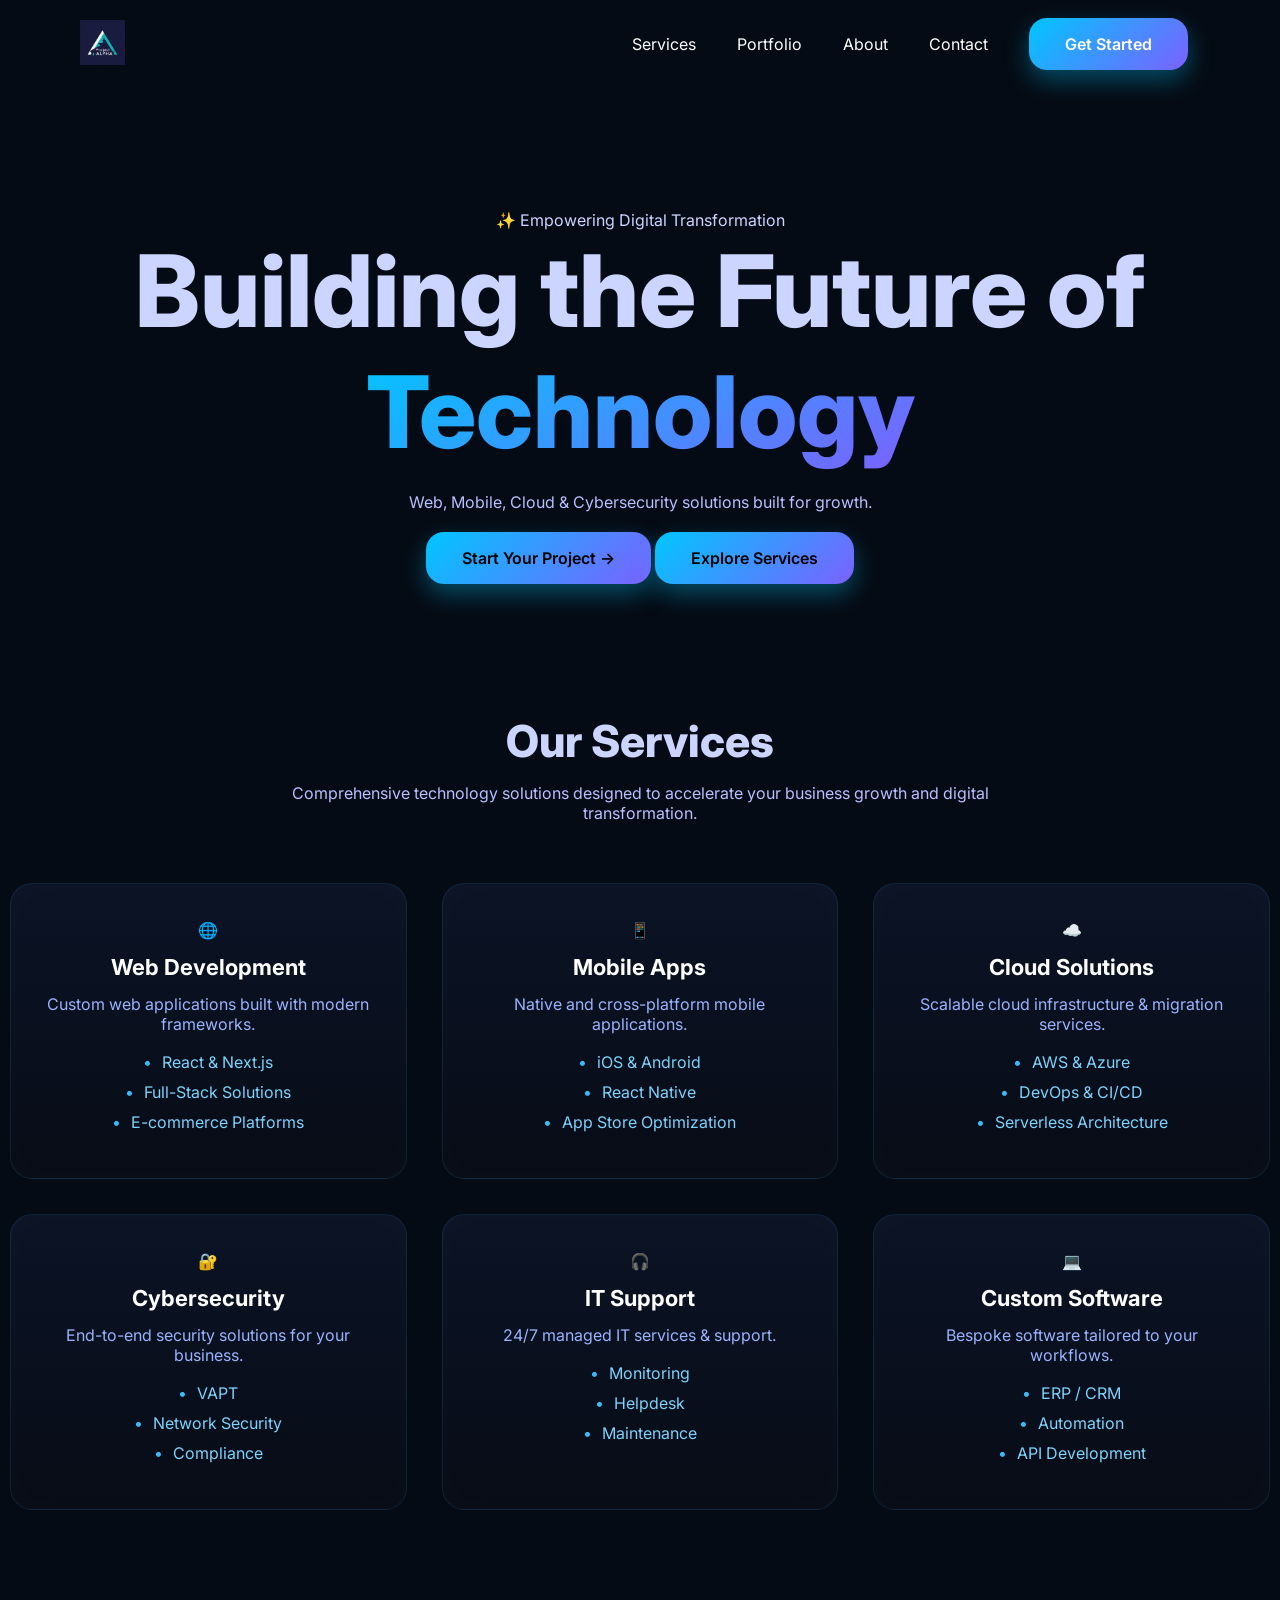
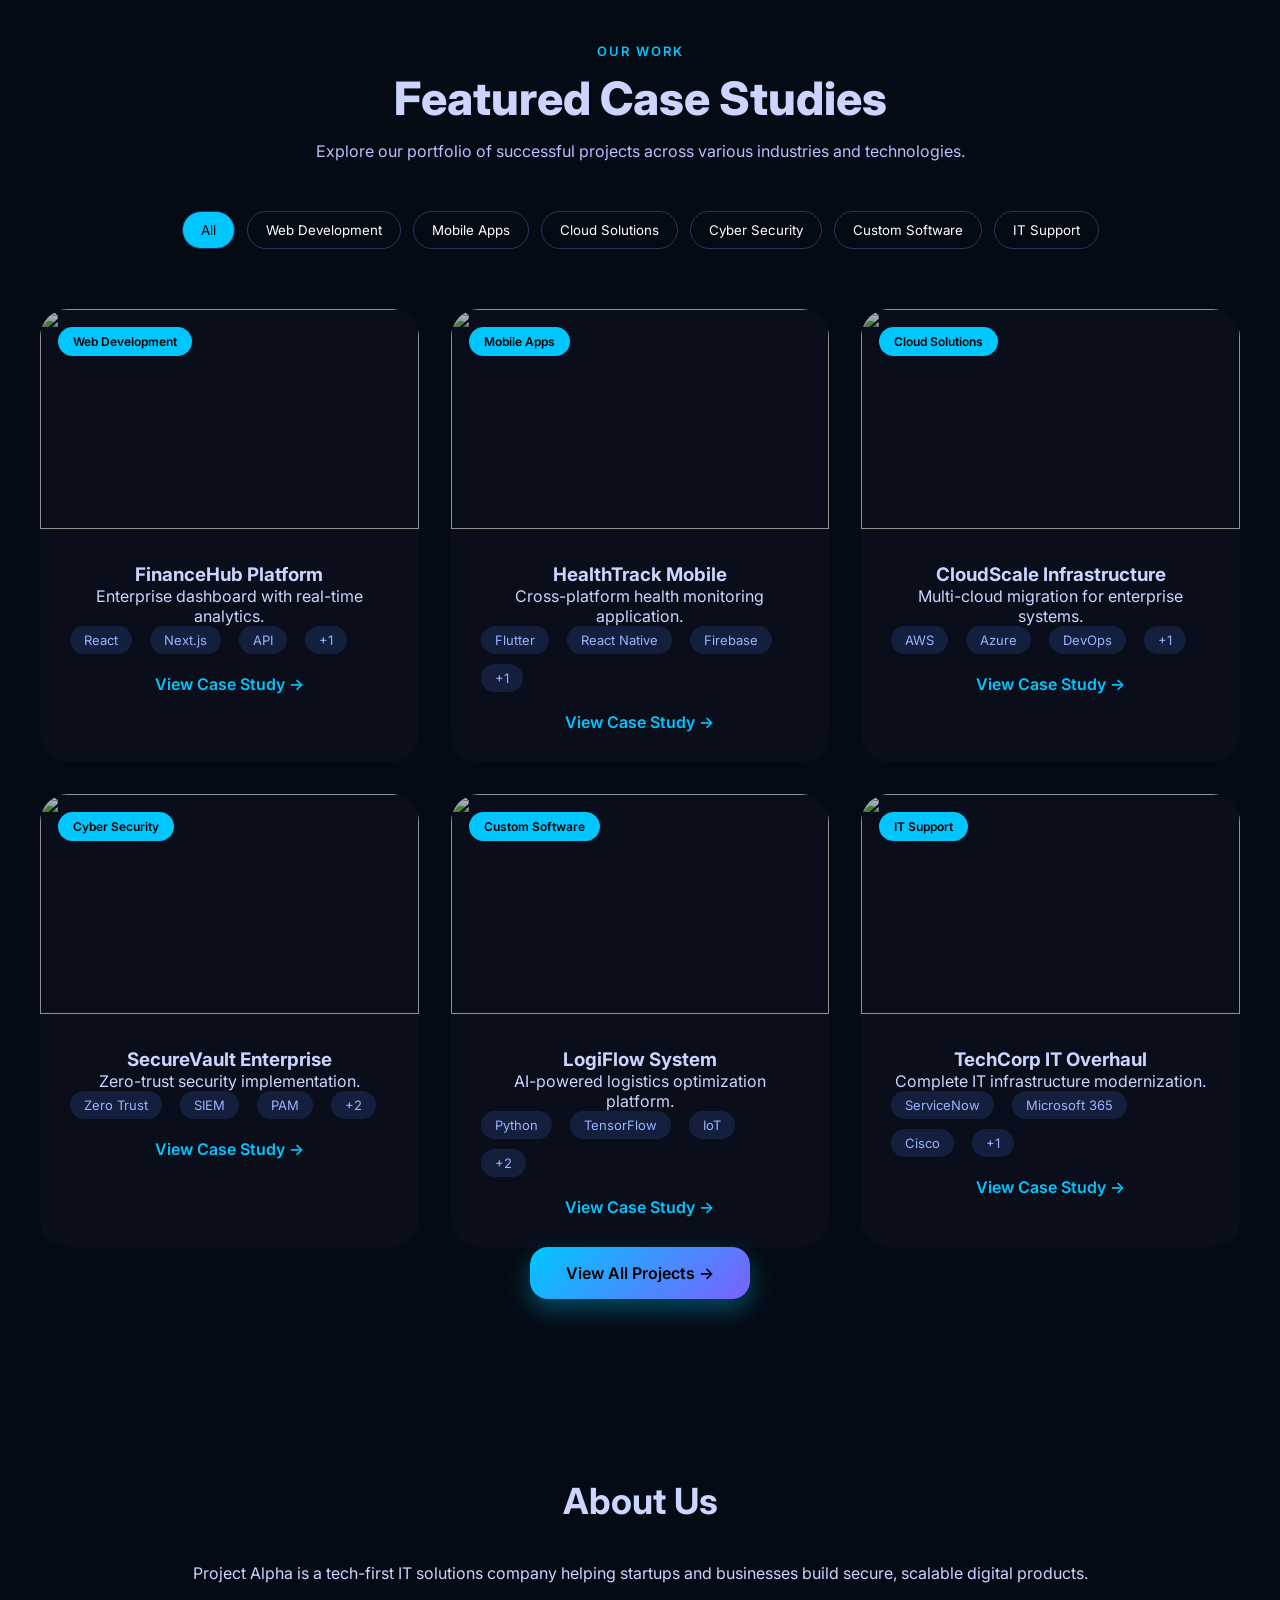
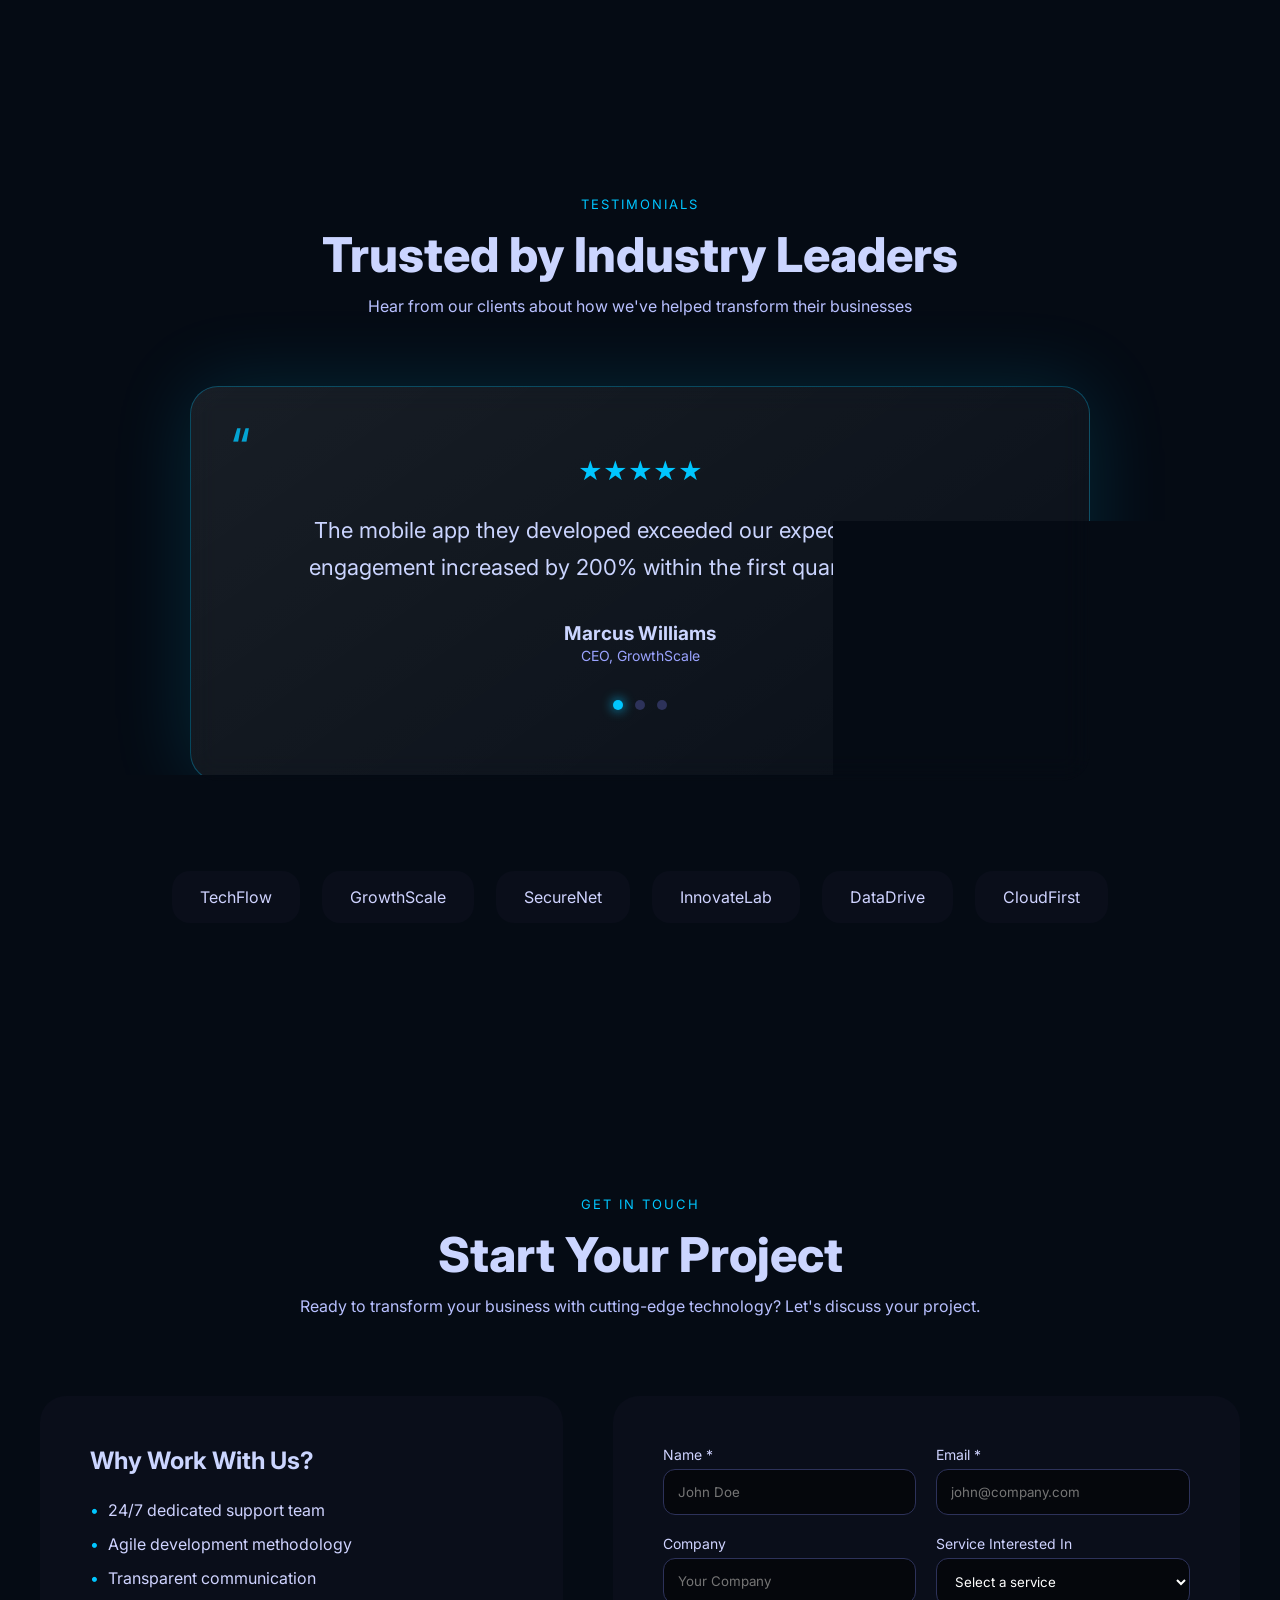
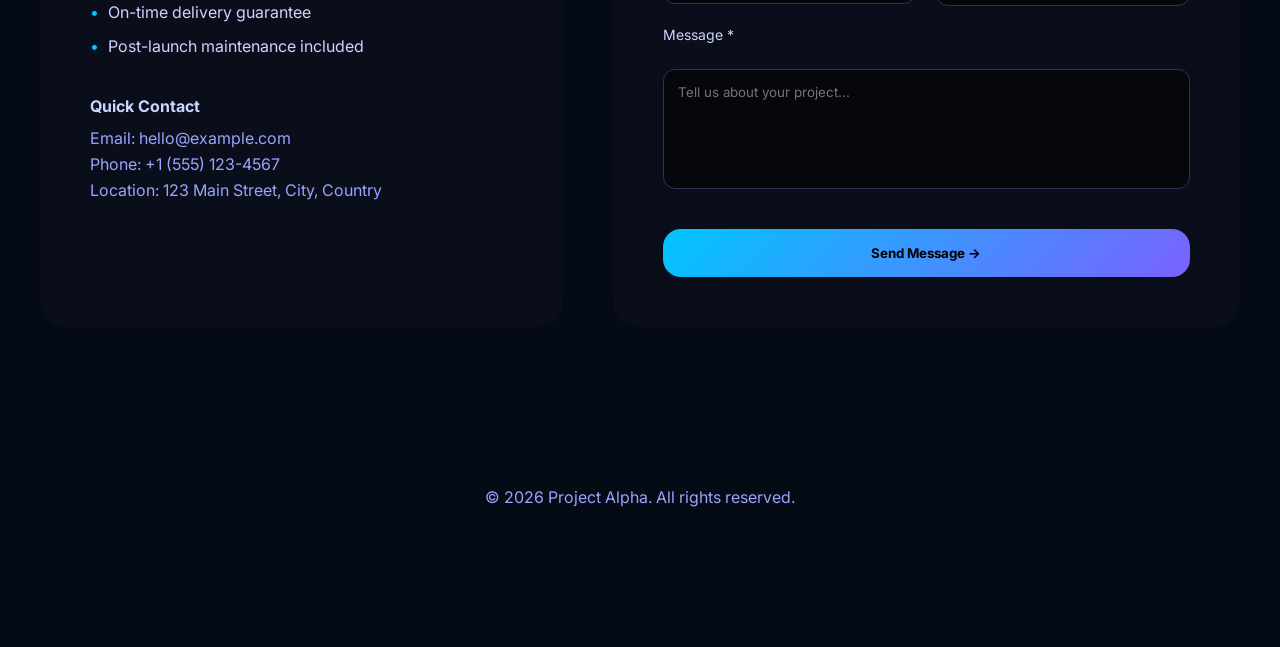
==== index.html @ a66c1541 "durgesh last comit" ====
<!DOCTYPE html>
<html lang="en">
<head>
  <meta charset="UTF-8" />
  <meta name="viewport" content="width=device-width, initial-scale=1.0"/>
  <title>Project Alpha</title>
  <link rel="icon" href="img/Logo.png" type="image/png">

  <link href="https://fonts.googleapis.com/css2?family=Inter:wght@300;400;600;700;800&display=swap" rel="stylesheet">
  <link rel="stylesheet" href="css/style.css">
</head>
<body>
<!--pop page--...-->



<!-- <header class="navbar">
  <div class="logo">
    <img src="img/Logo.png" alt="Project Alpha Logo">
  
  </div>


  <nav id="nav">
    <a href="#services">Services</a>
    <a href="#portfolio">Portfolio</a>
    <a href="#about">About</a>
    <a href="#contact">Contact</a>
    <a class="btn primary-btn">Get Started</a>
  </nav>

  
</header> -->

<header class="navbar">
  <div class="logo">
    <img src="img/Logo.png">
  </div>

  <div class="menu-toggle" id="menuToggle">☰</div>

  <nav id="nav">
    <a href="#services">Services</a>
    <a href="#portfolio">Portfolio</a>
    <a href="#about">About</a>
    <a href="#contact">Contact</a>
    <a class="btn primary-btn">Get Started</a>
  </nav>
</header>


<!-- HERO -->
<section class="hero">
  <div class="badge">✨ Empowering Digital Transformation</div>
  <h1>Building the Future of <br><span>Technology</span></h1>
  <p>Web, Mobile, Cloud & Cybersecurity solutions built for growth.</p>

  <div class="hero-buttons">
    <a class="btn primary-btn">Start Your Project →</a>
    <a class="btn secondary-btn">Explore Services</a>
  </div>
</section>

<!-- SERVICES -->
<section id="services" class="services-section reveal">

  <h2 class="section-title">
    Our <span>Services</span>
  </h2>

  <p class="section-subtitle">
    Comprehensive technology solutions designed to accelerate your business
    growth and digital transformation.
  </p>

  <div class="services-grid">

    <div class="service-card">
      <div class="icon">🌐</div>
      <h3>Web Development</h3>
      <p>Custom web applications built with modern frameworks.</p>
      <ul>
        <li>React & Next.js</li>
        <li>Full-Stack Solutions</li>
        <li>E-commerce Platforms</li>
      </ul>
    </div>

    <div class="service-card">
      <div class="icon">📱</div>
      <h3>Mobile Apps</h3>
      <p>Native and cross-platform mobile applications.</p>
      <ul>
        <li>iOS & Android</li>
        <li>React Native</li>
        <li>App Store Optimization</li>
      </ul>
    </div>

    <div class="service-card">
      <div class="icon">☁️</div>
      <h3>Cloud Solutions</h3>
      <p>Scalable cloud infrastructure & migration services.</p>
      <ul>
        <li>AWS & Azure</li>
        <li>DevOps & CI/CD</li>
        <li>Serverless Architecture</li>
      </ul>
    </div>

    <div class="service-card">
      <div class="icon">🔐</div>
      <h3>Cybersecurity</h3>
      <p>End-to-end security solutions for your business.</p>
      <ul>
        <li>VAPT</li>
        <li>Network Security</li>
        <li>Compliance</li>
      </ul>
    </div>

    <div class="service-card">
      <div class="icon">🎧</div>
      <h3>IT Support</h3>
      <p>24/7 managed IT services & support.</p>
      <ul>
        <li>Monitoring</li>
        <li>Helpdesk</li>
        <li>Maintenance</li>
      </ul>
    </div>

    <div class="service-card">
      <div class="icon">💻</div>
      <h3>Custom Software</h3>
      <p>Bespoke software tailored to your workflows.</p>
      <ul>
        <li>ERP / CRM</li>
        <li>Automation</li>
        <li>API Development</li>
      </ul>
    </div>

  </div>
</section>


<!-- PORTFOLIO SECTION -->
<section class="portfolio-section reveal">

  <small class="portfolio-tag">OUR WORK</small>
  <h2 class="portfolio-title">Featured Case Studies</h2>

  <p class="portfolio-subtitle">
    Explore our portfolio of successful projects across various industries and technologies.
  </p>

  <!-- FILTER BUTTONS -->
  <div class="portfolio-filters">
    <button class="active">All</button>
    <button>Web Development</button>
    <button>Mobile Apps</button>
    <button>Cloud Solutions</button>
    <button>Cyber Security</button>
    <button>Custom Software</button>
    <button>IT Support</button>
  </div>

  <!-- PROJECT CARDS
  <div class="portfolio-grid">

    <div class="portfolio-card">
      <span class="badge">Web Development</span>
      <img src="https://images.unsplash.com/photo-1551288049-bebda4e38f71" />
      <h3>FinanceHub Platform</h3>
      <p>Enterprise dashboard with real-time analytics.</p>
      <div class="tags">
        <span>ServiceNow</span>
        <span>Microsoft 365</span>
        <span>Cisco</span>
        <span>+1</span>
      </div>
    </div>

    <div class="portfolio-card">
      <span class="badge">Mobile Apps</span>
      <img src="https://images.unsplash.com/photo-1579154204601-01588f351e67" />
      <h3>HealthTrack Mobile</h3>
      <p>Cross-platform health monitoring application.</p>
      <div class="tags">
        <span>ServiceNow</span>
        <span>Microsoft 365</span>
        <span>Cisco</span>
        <span>+1</span>
      </div>
    </div>

    <div class="portfolio-card">
      <span class="badge">Cloud Solutions</span>
      <img src="https://images.unsplash.com/photo-1446776811953-b23d57bd21aa" />
      <h3>CloudScale Infrastructure</h3>
      <p>Multi-cloud migration for enterprise systems.</p>
      
      <div class="tags">
        <span>ServiceNow</span>
        <span>Microsoft 365</span>
        <span>Cisco</span>
        <span>+1</span>
      </div>
        <a href="#" class="case-link">View Case Study →</a>
    </div>

    <div class="case-card">
    <span class="case-badge">Cyber Security</span>
    <img src="https://images.unsplash.com/photo-1581090700227-1e37b190418e" />
    <div class="case-content">
      <h3>SecureVault Enterprise</h3>
      <p>Zero-trust security implementation</p>

      <div class="tags">
        <span>Zero Trust</span>
        <span>SIEM</span>
        <span>PAM</span>
        <span>+2</span>
      </div>

      <a href="#" class="case-link">View Case Study →</a>
    </div>
  </div>

  <div class="case-card">
    <span class="case-badge">Custom Software</span>
    <img src="https://images.unsplash.com/photo-1586528116311-ad8dd3c8310d" />
    <div class="case-content">
      <h3>LogiFlow System</h3>
      <p>AI-powered logistics optimization platform</p>

      <div class="tags">
        <span>Python</span>
        <span>TensorFlow</span>
        <span>IoT</span>
        <span>+2</span>
      </div>

      <a href="#" class="case-link">View Case Study →</a>
    </div>
  </div>

  <div class="case-card">
    <span class="case-badge">IT Support</span>
    <img src="https://images.unsplash.com/photo-1527443154391-507e9dc6c5cc" />
    <div class="case-content">
      <h3>TechCorp IT Overhaul</h3>
      <p>Complete IT infrastructure modernization</p>

      <div class="tags">
        <span>ServiceNow</span>
        <span>Microsoft 365</span>
        <span>Cisco</span>
        <span>+1</span>
      </div>

      <a href="#" class="case-link">View Case Study →</a>
    </div>
  </div>

  </div>
</section>


<div class="center-btn">
  <a class="btn">View All Projects →</a>
</div> -->

<div class="case-grid reveal">

  <!-- CARD 1 -->
  <div class="case-card">
    <span class="case-badge">Web Development</span>
    <img src="https://images.unsplash.com/photo-1551288049-bebda4e38f71" />

    <div class="case-content">
      <h3>FinanceHub Platform</h3>
      <p>Enterprise dashboard with real-time analytics.</p>

      <div class="tags">
        <span>React</span>
        <span>Next.js</span>
        <span>API</span>
        <span>+1</span>
      </div>

     <a href="cases/finance.html" class="case-link">View Case Study →</a>

      
    </div>
  </div>

  <!-- CARD 2 -->
  <div class="case-card">
    <span class="case-badge">Mobile Apps</span>
    <img src="https://images.unsplash.com/photo-1579154204601-01588f351e67" />

    <div class="case-content">
      <h3>HealthTrack Mobile</h3>
      <p>Cross-platform health monitoring application.</p>

      <div class="tags">
        <span>Flutter</span>
        <span>React Native</span>
        <span>Firebase</span>
        <span>+1</span>
      </div>

      <a href="cases/health.html" class="case-link">View Case Study →</a>

    </div>
  </div>

  <!-- CARD 3 -->
  <div class="case-card">
    <span class="case-badge">Cloud Solutions</span>
    <img src="https://images.unsplash.com/photo-1446776811953-b23d57bd21aa" />

    <div class="case-content">
      <h3>CloudScale Infrastructure</h3>
      <p>Multi-cloud migration for enterprise systems.</p>

      <div class="tags">
        <span>AWS</span>
        <span>Azure</span>
        <span>DevOps</span>
        <span>+1</span>
      </div>

      <a href="cases/cloud.html" class="case-link">View Case Study →</a>


    </div>
  </div>

  <!-- CARD 4 -->
  <div class="case-card">
    <span class="case-badge">Cyber Security</span>
    <img src="https://images.unsplash.com/photo-1581090700227-1e37b190418e" />

    <div class="case-content">
      <h3>SecureVault Enterprise</h3>
      <p>Zero-trust security implementation.</p>

      <div class="tags">
        <span>Zero Trust</span>
        <span>SIEM</span>
        <span>PAM</span>
        <span>+2</span>
      </div>

      <a href="#" class="case-link">View Case Study →</a>
    </div>
  </div>

  <!-- CARD 5 -->
  <div class="case-card">
    <span class="case-badge">Custom Software</span>
    <img src="https://images.unsplash.com/photo-1586528116311-ad8dd3c8310d" />

    <div class="case-content">
      <h3>LogiFlow System</h3>
      <p>AI-powered logistics optimization platform.</p>

      <div class="tags">
        <span>Python</span>
        <span>TensorFlow</span>
        <span>IoT</span>
        <span>+2</span>
      </div>

      <a href="cases/logistics.html" class="case-link">View Case Study →</a>

    </div>
  </div>

  <!-- CARD 6 -->
  <div class="case-card">
    <span class="case-badge">IT Support</span>
    <img src="https://images.unsplash.com/photo-1527443154391-507e9dc6c5cc" />

    <div class="case-content">
      <h3>TechCorp IT Overhaul</h3>
      <p>Complete IT infrastructure modernization.</p>

      <div class="tags">
        <span>ServiceNow</span>
        <span>Microsoft 365</span>
        <span>Cisco</span>
        <span>+1</span>
      </div>

      <a href="cases/techcorp.html" class="case-link">View Case Study →</a>

    </div>
  </div>

</div>

<div class="center-btn">
  <a href="projects.html" class="btn">View All Projects →</a>
</div>




<!-- ABOUT -->
<section id="about" class="section">
  <h2>About Us</h2>
  <p class="center">
    Project Alpha is a tech-first IT solutions company helping startups and
    businesses build secure, scalable digital products.
  </p>
</section>

<!-- ===================== -->
<!-- TESTIMONIALS SECTION -->
<!-- ===================== -->
<!-- ================================================= -->
<!-- TESTIMONIALS SECTION – TRUSTED BY INDUSTRY LEADERS -->
<!-- ================================================= -->

<section class="testimonial-section reveal">

  <!-- Section Label -->
  <small class="section-tag">TESTIMONIALS</small>

  <!-- Main Heading -->
  <h2 class="testimonial-title">Trusted by Industry Leaders</h2>

  <!-- Subtitle -->
  <p class="testimonial-subtitle">
    Hear from our clients about how we've helped transform their businesses
  </p>

  <!-- Testimonial Glass Card -->
  <div class="testimonial-glass">

    <!-- Quote Icon -->
    <div class="quote-mark">“</div>

    <!-- Star Rating -->
    <div class="rating-stars">★★★★★</div>

    <!-- Review -->
    <p class="testimonial-message">
      The mobile app they developed exceeded our expectations.
      User engagement increased by 200% within the first quarter of launch.
    </p>

    <!-- Client Info -->
    <h4 class="client-name">Marcus Williams</h4>
    <span class="client-role">CEO, GrowthScale</span>

    <!-- Pagination Dots -->
    <div class="testimonial-dots">
      <span class="active"></span>
      <span></span>
      <span></span>
    </div>

  </div>

  <!-- Client Logos -->
  <div class="testimonial-logos">
    <div>TechFlow</div>
    <div>GrowthScale</div>
    <div>SecureNet</div>
    <div>InnovateLab</div>
    <div>DataDrive</div>
    <div>CloudFirst</div>
  </div>

</section>



<!-- ================================================= -->
<!-- CONTACT SECTION – START YOUR PROJECT -->
<!-- ================================================= -->

<section class="contact-section reveal">

  <!-- Section Heading -->
  <small class="section-tag">GET IN TOUCH</small>
  <h2 class="contact-title">Start Your Project</h2>
  <p class="contact-subtitle">
    Ready to transform your business with cutting-edge technology?
    Let's discuss your project.
  </p>

  <div class="contact-grid">

    <!-- WHY WORK WITH US -->
    <div class="contact-info">

      <h3>Why Work With Us?</h3>

      <ul class="benefits">
        <li>24/7 dedicated support team</li>
        <li>Agile development methodology</li>
        <li>Transparent communication</li>
        <li>On-time delivery guarantee</li>
        <li>Post-launch maintenance included</li>
      </ul>

      <!-- QUICK CONTACT -->
      <div class="quick-contact">
        <h4>Quick Contact</h4>
        <p>Email: hello@example.com</p>
        <p>Phone: +1 (555) 123-4567</p>
        <p>Location: 123 Main Street, City, Country</p>
      </div>

    </div>

    <!-- CONTACT FORM -->
    <form class="contact-form">

      <div class="form-row">
        <div>
          <label>Name *</label>
          <input type="text" placeholder="John Doe" required>
        </div>

        <div>
          <label>Email *</label>
          <input type="email" placeholder="john@company.com" required>
        </div>
      </div>

      <div class="form-row">
        <div>
          <label>Company</label>
          <input type="text" placeholder="Your Company">
        </div>

        <div>
          <label>Service Interested In</label>
          <select>
            <option>Select a service</option>
            <option>Web Development</option>
            <option>Mobile Apps</option>
            <option>Cloud Solutions</option>
            <option>Cybersecurity</option>
            <option>Custom Software</option>
          </select>
        </div>
      </div>

      <div class="form-row full">
        <label>Message *</label>
        <textarea placeholder="Tell us about your project..." required></textarea>
      </div>

      <button class="contact-btn">
        Send Message →
      </button>

    </form>

  </div>

</section>



<!-- CONTACT
<section id="contact" class="section">
  <h2>Contact Us</h2>

  <form class="contact-form">
    <input type="text" placeholder="Your Name" required>
    <input type="email" placeholder="Email" required>
    <textarea placeholder="Your Message"></textarea>
    <button class="btn primary-btn">Send Message</button>
  </form>
</section> -->

<footer>
  © 2026 Project Alpha. All rights reserved.
</footer>

<script src="js/script.js"></script>
</body>
</html>
---- css/style.css ----
*{margin:0;padding:0;box-sizing:border-box;font-family:Inter}
body{background:#05070c;color:#fff}

/* body::before{
content:"";position:fixed;inset:0;
background-image:linear-gradient(rgba(255,255,255,.05)1px,transparent 1px),
linear-gradient(90deg,rgba(255,255,255,.05)1px,transparent 1px);
background-size:40px px;z-index:-1} */

/* NAV */
.navbar{display:flex;justify-content:space-between;align-items:center;padding:20px 50px}
.logo span{background:linear-gradient(135deg,#00c6ff,#7b61ff);padding:6px 10px;border-radius:8px}
nav a{color:#cfd3ff;margin:0 12px;text-decoration:none}
.nav-actions{display:flex;gap:15px}

/* BUTTONS */
/* .btn{padding:12px 24px;border-radius:12px;border:none;cursor:pointer}
.primary-btn{background:linear-gradient(135deg,#00c6ff,#7b61ff);color:#000}
.secondary-btn{border:1px solid #2d325a;color:#fff} */

/* HERO */
.hero{text-align:center;padding:120px 20px}
.hero h1{font-size:100px;font-weight:800}
.hero h1 span{background:linear-gradient(150deg,#00c6ff,#7b61ff);
-webkit-background-clip:text;-webkit-text-fill-color:transparent}
.hero p{color:#b8c0ff;margin:20px auto;max-width:700px}

/* SECTIONS */
.section{padding:80px 20px;text-align:center}
.section h2{font-size:36px;margin-bottom:40px}
.dark{background:#080b15}

/* CARDS */
/* .cards{display:flex;gap:25px;justify-content:center;flex-wrap:wrap}
.card{
background:rgba(255,255,255,.05);
padding:30px;border-radius:16px;
min-width:220px;
transition:.3s}
.card:hover{transform:translateY(-8px);background:rgba(255,255,255,.1)} */

/* CONTACT
.contact-form{max-width:400px;margin:auto;display:flex;flex-direction:column;gap:15px}
.contact-form input,.contact-form textarea{
padding:12px;border-radius:10px;border:none} */

/* FOOTER */
footer{text-align:center;padding:20px;color:#9aa3ff}

/* RESPONSIVE */
@media(max-width:768px){
.hero h1{font-size:40px}
nav{display:none}
}


.navbar {
  position: fixed;
  top: 0;
  width: 100%;
  background: rgba(5,11,20,0.95);
  backdrop-filter: blur(10px);
  padding: 16px 80px;
  display: flex;
  justify-content: space-between;
  align-items: center;
  z-index: 999;
}

.menu-toggle {
  display: none;
  font-size: 28px;
  cursor: pointer;
  color: white;
}

#nav a {
  margin-left: 25px;
  color: white;
  text-decoration: none;
}

#nav a.active {
  color: #38bdf8;
}

@media(max-width: 900px){
  .menu-toggle { display:block; }

  #nav {
    position: absolute;
    top: 70px;
    right: 30px;
    background: #0d1525;
    padding: 20px;
    border-radius: 15px;
    display: none;
    flex-direction: column;
  }

  #nav.show {
    display: flex;
  }

  #nav a {
    margin: 12px 0;
  }
}

body {
  padding-top: 90px;
}

.navbar.shrink {
  padding: 8px 80px;
  background: rgba(5,11,20,0.98);
}


.navbar.shrink {
  padding: 8px 80px;
  background: rgba(5,11,20,0.98);
}

html {
  scroll-behavior: smooth;
}

.reveal {
  opacity: 0;
  transform: translateY(40px);
  transition: 0.8s ease;
}

.reveal.active {
  opacity: 1;
  transform: translateY(0);
}


/* SERVICES */
/* SERVICES PREMIUM LOOK */
.services-section {
  padding: 10px 10px;
  text-align: center;
}

.section-title {
  font-size: 44px;
  font-weight: 800;
}
.section-subtitle {
  color: #b8c0ff;
  max-width: 720px;
  margin: 15px auto 60px;
}


/* SERVICES PREMIUM LOOK */

.services {
  padding: 100px;
  background: transparent; /* page bg same rahega */
}

.services-grid {
  display: grid;
  grid-template-columns: repeat(auto-fit, minmax(300px,1fr));
  gap: 35px;
}

.service-card {
  background: linear-gradient(180deg,#0b1325,#070c16);
  border-radius: 22px;
  padding: 36px;
  color: #cbd5ff;

  border: 1px solid rgba(56,189,248,.12);
  box-shadow: inset 0 0 40px rgba(255,255,255,.02);

  transition: .4s ease;
}

.service-card:hover {
  transform: translateY(-10px);
  border-color: #38bdf8;
  box-shadow: 0 0 50px rgba(56,189,248,.25);
}

.service-card h3 {
  color: white;
  font-size: 22px;
  margin: 14px 0;
}

.service-card p {
  color: #9bb3ff;
}

.service-card ul {
  margin-top: 18px;
  padding-left: 0;
}

.service-card li {
  list-style: none;
  margin-bottom: 10px;
  color: #7dd3fc;
}

.service-card li::before {
  content: "•";
  color: #38bdf8;
  margin-right: 10px;
}


/* PORTFOLIO */

.portfolio-section{
  padding:120px 20px;
  text-align:center;
}

.portfolio-tag{
  color:#00c6ff;
  letter-spacing:2px;
  font-size:13px;
  font-weight:600;
  
}

.portfolio-title{
  font-size:46px;
  font-weight:800;
  margin:10px 0;
  text-align:center;
}

.portfolio-subtitle{
  color:#b8c0ff;
  max-width:700px;
  margin:15px auto 50px;
}

/* FILTERS */
.portfolio-filters{
  display:flex;
  justify-content:center;
  flex-wrap:wrap;
  gap:12px;
  margin-bottom:60px;
}

.portfolio-filters button{
  background:transparent;
  border:1px solid #2d325a;
  color:#fff;
  padding:10px 18px;
  border-radius:20px;
  cursor:pointer;
  transition:.3s;
}

.portfolio-filters button.active,
.portfolio-filters button:hover{
  background:#00c6ff;
  color:#000;
}

.case-grid{
  display:grid;
  grid-template-columns:repeat(auto-fit,minmax(300px,1fr));
  gap:32px;
  max-width:1200px;
  margin:auto;
}

.case-card{
  background:#0a0e1a;
  border-radius:28px;
  overflow:hidden;
  transition:.4s ease;
  position:relative;
}

.case-card:hover{
  transform:translateY(-14px);
  box-shadow:0 20px 40px rgba(0,0,0,.6);
}

.case-card img{
  width:100%;
  height:220px;
  object-fit:cover;
  filter:brightness(.75);
}

.case-badge{
  position:absolute;
  top:18px;
  left:18px;
  background:#00c6ff;
  color:#000;
  padding:7px 15px;
  border-radius:20px;
  font-size:12px;
  font-weight:600;
}

.case-content{
  padding:30px;
}

.tags{
  display:flex;
  gap:10px;
  flex-wrap:wrap;
  margin-bottom:20px;
}

.tags span{
  background:#14182b;
  padding:6px 12px;
  border-radius:14px;
  font-size:12px;
  color:#cfd3ff;
}

.case-link{
  color:#00c6ff;
  text-decoration:none;
  font-weight:600;
}




/* CENTER BUTTON */

.center-btn{
  text-align:center;
  margin-top:40px;
}

.btn {
  display: inline-flex;
  align-items: center;
  gap: 10px;
  padding: 16px 36px;
  border-radius: 18px;
  font-size: 16px;
  font-weight: 600;
  color: #000;
  background: linear-gradient(135deg, #00c6ff, #7b61ff);
  text-decoration: none;
  transition: all 0.35s ease;
  box-shadow: 0 10px 25px rgba(0, 198, 255, 0.35);
  position: relative;
  overflow: hidden;
}

/* Glow hover effect */
.btn::after {
  content: "";
  position: absolute;
  inset: 0;
  background: linear-gradient(135deg, rgba(255,255,255,.35), transparent);
  opacity: 0;
  transition: .35s;
}

.btn:hover::after {
  opacity: 1;
}

.btn:hover {
  transform: translateY(-4px);
  box-shadow: 0 18px 40px rgba(123, 97, 255, 0.45);
}

/* ================================================= */
/* TESTIMONIALS – SAME TO SAME DESIGN */
/* ================================================= */

.testimonial-section{
  padding:130px 20px;
  text-align:center;
  position:relative;
}

.section-tag{
  color:#00c6ff;
  font-size:13px;
  letter-spacing:2px;
}

.testimonial-title{
  font-size:48px;
  font-weight:800;
  margin:12px 0;
}

.testimonial-subtitle{
  color:#b8c0ff;
  margin-bottom:70px;
}

/* Glass Card */

.testimonial-glass{
  max-width:900px;
  margin:auto;
  background:linear-gradient(
    145deg,
    rgba(255,255,255,.08),
    rgba(255,255,255,.02)
  );
  border:1px solid rgba(0,198,255,.3);
  border-radius:28px;
  padding:70px 80px;
  backdrop-filter:blur(14px);
  position:relative;
  box-shadow:0 0 80px rgba(0,198,255,.15);
  animation:floatCard 6s ease-in-out infinite;
}

@keyframes floatCard{
  0%,100%{transform:translateY(0)}
  50%{transform:translateY(-12px)}
}

/* Quote */

.quote-mark{
  position:absolute;
  top:28px;
  left:40px;
  font-size:56px;
  color:#00c6ff;
  opacity:.8;
}

/* Stars */

.rating-stars{
  font-size:24px;
  color:#00c6ff;
  margin-bottom:26px;
}

/* Message */

.testimonial-message{
  font-size:22px;
  line-height:1.7;
  margin-bottom:35px;
}

/* Client */

.client-name{
  font-size:19px;
}

.client-role{
  color:#9aa3ff;
  font-size:14px;
}

/* Dots */

.testimonial-dots{
  display:flex;
  justify-content:center;
  gap:12px;
  margin-top:35px;
}

.testimonial-dots span{
  width:10px;
  height:10px;
  background:#2d325a;
  border-radius:50%;
}

.testimonial-dots span.active{
  background:#00c6ff;
  box-shadow:0 0 12px #00c6ff;
}

/* Logos */

.testimonial-logos{
  display:flex;
  flex-wrap:wrap;
  justify-content:center;
  gap:22px;
  margin-top:90px;
}

.testimonial-logos div{
  background:#0a0e1a;
  padding:16px 28px;
  border-radius:18px;
  color:#cfd3ff;
  transition:.35s;
}

.testimonial-logos div:hover{
  transform:translateY(-8px);
  color:#00c6ff;
  box-shadow:0 10px 30px rgba(0,198,255,.2);
}



/* ================================================= */
/* CONTACT SECTION STYLING */
/* ================================================= */

.contact-section{
  padding:140px 20px;
  text-align:center;
}

.contact-title{
  font-size:48px;
  font-weight:800;
  margin:12px 0;
}

.contact-subtitle{
  color:#b8c0ff;
  margin-bottom:80px;
}

/* Grid Layout */

.contact-grid{
  display:grid;
  grid-template-columns:1fr 1.2fr;
  gap:50px;
  max-width:1200px;
  margin:auto;
}

/* Info Box */

.contact-info{
  background:#0a0e1a;
  padding:50px;
  border-radius:26px;
  text-align:left;
}

.contact-info h3{
  font-size:24px;
  margin-bottom:25px;
}

/* Benefits List */

.benefits{
  list-style:none;
  margin-bottom:40px;
}

.benefits li{
  margin-bottom:14px;
  color:#cfd3ff;
  position:relative;
  padding-left:18px;
}

.benefits li::before{
  content:"•";
  color:#00c6ff;
  position:absolute;
  left:0;
}

/* Quick Contact */

.quick-contact h4{
  margin-bottom:12px;
}

.quick-contact p{
  color:#9aa3ff;
  margin-bottom:6px;
}

/* Form Box */

.contact-form{
  background:#0a0e1a;
  padding:50px;
  border-radius:26px;
  text-align:left;
}

.form-row{
  display:grid;
  grid-template-columns:1fr 1fr;
  gap:20px;
  margin-bottom:20px;
}

.form-row.full{
  grid-template-columns:1fr;
}

.contact-form label{
  font-size:14px;
  color:#cfd3ff;
  margin-bottom:6px;
  display:block;
}

.contact-form input,
.contact-form select,
.contact-form textarea{
  width:100%;
  padding:14px;
  background:#05070c;
  border:1px solid #2d325a;
  border-radius:12px;
  color:#fff;
  outline:none;
}

.contact-form textarea{
  min-height:120px;
  resize:none;
}

/* Focus Glow */

.contact-form input:focus,
.contact-form textarea:focus,
.contact-form select:focus{
  border-color:#00c6ff;
  box-shadow:0 0 12px rgba(0,198,255,.4);
}

/* Send Button */

.contact-btn{
  margin-top:20px;
  width:100%;
  padding:16px;
  border-radius:18px;
  background:linear-gradient(135deg,#00c6ff,#7b61ff);
  border:none;
  font-weight:700;
  cursor:pointer;
  transition:.3s;
}

.contact-btn:hover{
  transform:translateY(-4px);
  box-shadow:0 15px 40px rgba(0,198,255,.5);
}

/* Responsive */

@media(max-width:900px){
  .contact-grid{
    grid-template-columns:1fr;
  }
}



.logo img {
  width: 45px;
  height: auto;
}




/* project.html  */
.projects-page {
  padding: 90px;
  background: #050b14;
  color: white;
}

.page-title {
  text-align: center;
  font-size: 46px;
  margin-bottom: 70px;
}

.projects-grid {
  display: grid;
  grid-template-columns: repeat(auto-fit, minmax(320px, 1fr));
  gap: 40px;
}

.dark-card {
  background: #0d1525;
  border-radius: 26px;
  overflow: hidden;
  box-shadow: 0 0 40px rgba(0,0,0,0.4);
  transition: .4s ease;
}

.dark-card:hover {
  transform: translateY(-12px);
}

.project-card img {
  width: 100%;
  height: 230px;
  object-fit: cover;
}

.project-content {
  padding: 28px;
}

.tags span {
  background: #131f3d;
  padding: 6px 14px;
  border-radius: 30px;
  margin-right: 8px;
  font-size: 13px;
  color: #9bb3ff;
}

.case-btn {
  display: inline-block;
  margin-top: 18px;
  color: #38bdf8;
  text-decoration: none;
  font-weight: 600;
}

/* popup */
/* .case-modal {
  position: fixed;
  inset: 0;
  background: rgba(0,0,0,.75);
  backdrop-filter: blur(10px);
  display: none;
  justify-content: center;
  align-items: center;
  z-index: 9999;
}

.case-box {
  width: 720px;
  max-height: 85vh;
  overflow-y: auto;
  background: linear-gradient(180deg,#0b1325,#050b14);
  border-radius: 26px;
  box-shadow: 0 0 100px rgba(56,189,248,.3);
}

.case-hero {
  height: 240px;
  background: url("img/project1.jpg") center/cover;
}

.case-content {
  padding: 35px;
  color: #cbd5ff;
}

.case-tag {
  background:#38bdf8;
  color:#001;
  padding:6px 14px;
  border-radius:20px;
  font-size:13px;
}

.tech-tags span {
  background:#131f3d;
  padding:6px 14px;
  border-radius:20px;
  margin:6px;
  display:inline-block;
}

.results {
  display:flex;
  gap:20px;
  margin:20px 0;
}

.results div {
  background:#0d1525;
  padding:18px;
  border-radius:14px;
  color:#38bdf8;
  flex:1;
  text-align:center;
}

.live-btn {
  display:inline-block;
  background:linear-gradient(90deg,#38bdf8,#6366f1);
  padding:14px 28px;
  border-radius:14px;
  color:black;
  font-weight:600;
}

.close-btn {
  position:absolute;
  right:20px;
  top:12px;
  font-size:28px;
  color:white;
  cursor:pointer;
} */

body{
 background:#050b14;
 color:#cbd5ff;
 margin:0;
 font-family:Arial, sans-serif;
}

.navbar{
 position:fixed;
 top:0;
 width:100%;
 padding:18px 80px;
 display:flex;
 justify-content:space-between;
 background:#050b14;
 z-index:999;
}

.navbar a{color:white;margin-left:20px;text-decoration:none}

.case-page{padding-top:90px}

/* HERO */

.case-hero{
 min-height:70vh;
 display:flex;
 align-items:center;
 padding:0 120px;
 background:linear-gradient(180deg,#0b1325,#050b14);
}

.hero-content{
 max-width:700px;
}

.case-tag{
 background:#38bdf8;
 color:black;
 padding:6px 14px;
 border-radius:20px;
 display:inline-block;
 margin-bottom:12px;
}

.case-hero h1{
 font-size:60px;
 color:white;
 margin:10px 0;
}

/* INFO */

.case-info{
 display:flex;
 gap:40px;
 padding:100px 120px;
}

.info-box{
 background:#0d1525;
 padding:40px;
 border-radius:24px;
 flex:1;
}

/* TAGS */

.tech-tags span{
 background:#131f3d;
 padding:8px 14px;
 border-radius:20px;
 margin:6px;
 display:inline-block;
}

/* RESULTS */

.results{
 display:flex;
 gap:20px;
 margin-top:20px;
}

.results div{
 background:#050b14;
 padding:20px;
 border-radius:16px;
 flex:1;
 text-align:center;
 color:#38bdf8;
}

/* BUTTON */

.live-btn{
  display:inline-block;
  margin-top:35px;
  padding:14px 32px;
  background:linear-gradient(135deg,#39d2ff,#6a5cff);
  color:#000;
  font-weight:600;
  border-radius:30px;
  text-decoration:none;
  box-shadow:0 0 25px rgba(57,210,255,.6);
  transition:.3s;
}
.live-btn:hover{
  transform:translateY(-2px);
  box-shadow:0 0 22px rgba(57,210,255,.9);
}

.center-btn{
 display:block;
 margin:0 auto 100px;
}


.case-hero{
  min-height:75vh;
  display:flex;
  align-items:center;
  padding:0 120px;
  background:
   linear-gradient(to bottom,rgba(5,11,20,.2),#050b14),
   url("../img/health-hero.jpg") center/cover;
}
.reveal{
 opacity:0;
 transform:translateY(60px);
 transition:.9s ease;
}
.reveal.active{
 opacity:1;
 transform:translateY(0);
}


@media(max-width:900px){
 .case-hero{padding:40px}
 .case-info{flex-direction:column;padding:60px 40px}
 .case-hero h1{font-size:40px}
}

.side-img{
  position:absolute;
  right:120px;
  top:50%;
  transform:translateY(-50%);
  width:420px;
  border-radius:22px;
}
.case-hero{
  position:relative;
}



/* img golw */

.case-hero{
  display:flex;
  align-items:center;
  justify-content:space-between;
  gap:80px;
  padding:140px 10%;
}

/* LEFT TEXT */

.case-text{
  max-width:560px;
}

.tag{
  background:#39d2ff;
  color:#000;
  padding:6px 14px;
  border-radius:20px;
  font-size:14px;
}

.case-text h1{
  font-size:64px;
  margin:20px 0;
  color:#fff;
}

.case-text p{
  font-size:18px;
  color:#a9b4c7;
  line-height:1.6;
}

/* RIGHT IMAGE */

.case-image{
  position:relative;
  width:420px;
}

.case-image img{
  width:100%;
  border-radius:20px;
  z-index:2;
  position:relative;
}

/* GLOW */

.case-image::before{
  content:"";
  position:absolute;
  inset:-30px;
  background:linear-gradient(120deg,#00e5ff,#6a5cff,#00ffd5);
  filter:blur(60px);
  opacity:.8;
  z-index:1;
  border-radius:30px;
}

/* FLOAT ANIMATION */

.case-image{
  animation:float 6s ease-in-out infinite;
}

@keyframes float{
  0%,100%{transform:translateY(0)}
  50%{transform:translateY(-15px)}
}


@media(max-width:900px){
  .case-hero{
    flex-direction:column;
    text-align:center;
  }

  .case-image{
    width:300px;
  }

  .case-text h1{
    font-size:42px;
  }
}



/* ============================
   FULL MOBILE RESPONSIVE FIX
============================ */

@media (max-width: 1024px){

  .services{
    padding:60px 30px;
  }

  .portfolio-title,
  .testimonial-title,
  .contact-title{
    font-size:36px;
  }

  .case-hero{
    padding:100px 6%;
    gap:50px;
  }

  .case-text h1{
    font-size:48px;
  }

  .case-image{
    width:340px;
  }
}

@media (max-width: 768px){

  /* NAV */
  .navbar{
    padding:16px 25px;
  }

  /* HERO TEXT */
  .hero h1{
    font-size:46px;
  }

  .hero p{
    font-size:15px;
  }

  /* SERVICES */
  .services-grid{
    grid-template-columns:1fr;
  }

  /* PROJECT CARDS */
  .case-grid{
    grid-template-columns:1fr;
  }

  /* CASE HERO PAGE */
  .case-hero{
    flex-direction:column;
    text-align:center;
    padding:110px 25px;
  }

  .case-text{
    max-width:100%;
  }

  .case-text h1{
    font-size:40px;
  }

  .case-image{
    width:280px;
    margin-top:40px;
  }

  /* CONTACT */
  .contact-grid{
    grid-template-columns:1fr;
  }

  .form-row{
    grid-template-columns:1fr;
  }
}

@media (max-width: 480px){

  .hero h1{
    font-size:34px;
  }

  .portfolio-title,
  .testimonial-title,
  .contact-title{
    font-size:30px;
  }

  .case-text h1{
    font-size:34px;
  }

  .btn{
    padding:12px 24px;
    font-size:14px;
  }

  .case-image{
    width:240px;
  }

  .service-card{
    padding:26px;
  }
}
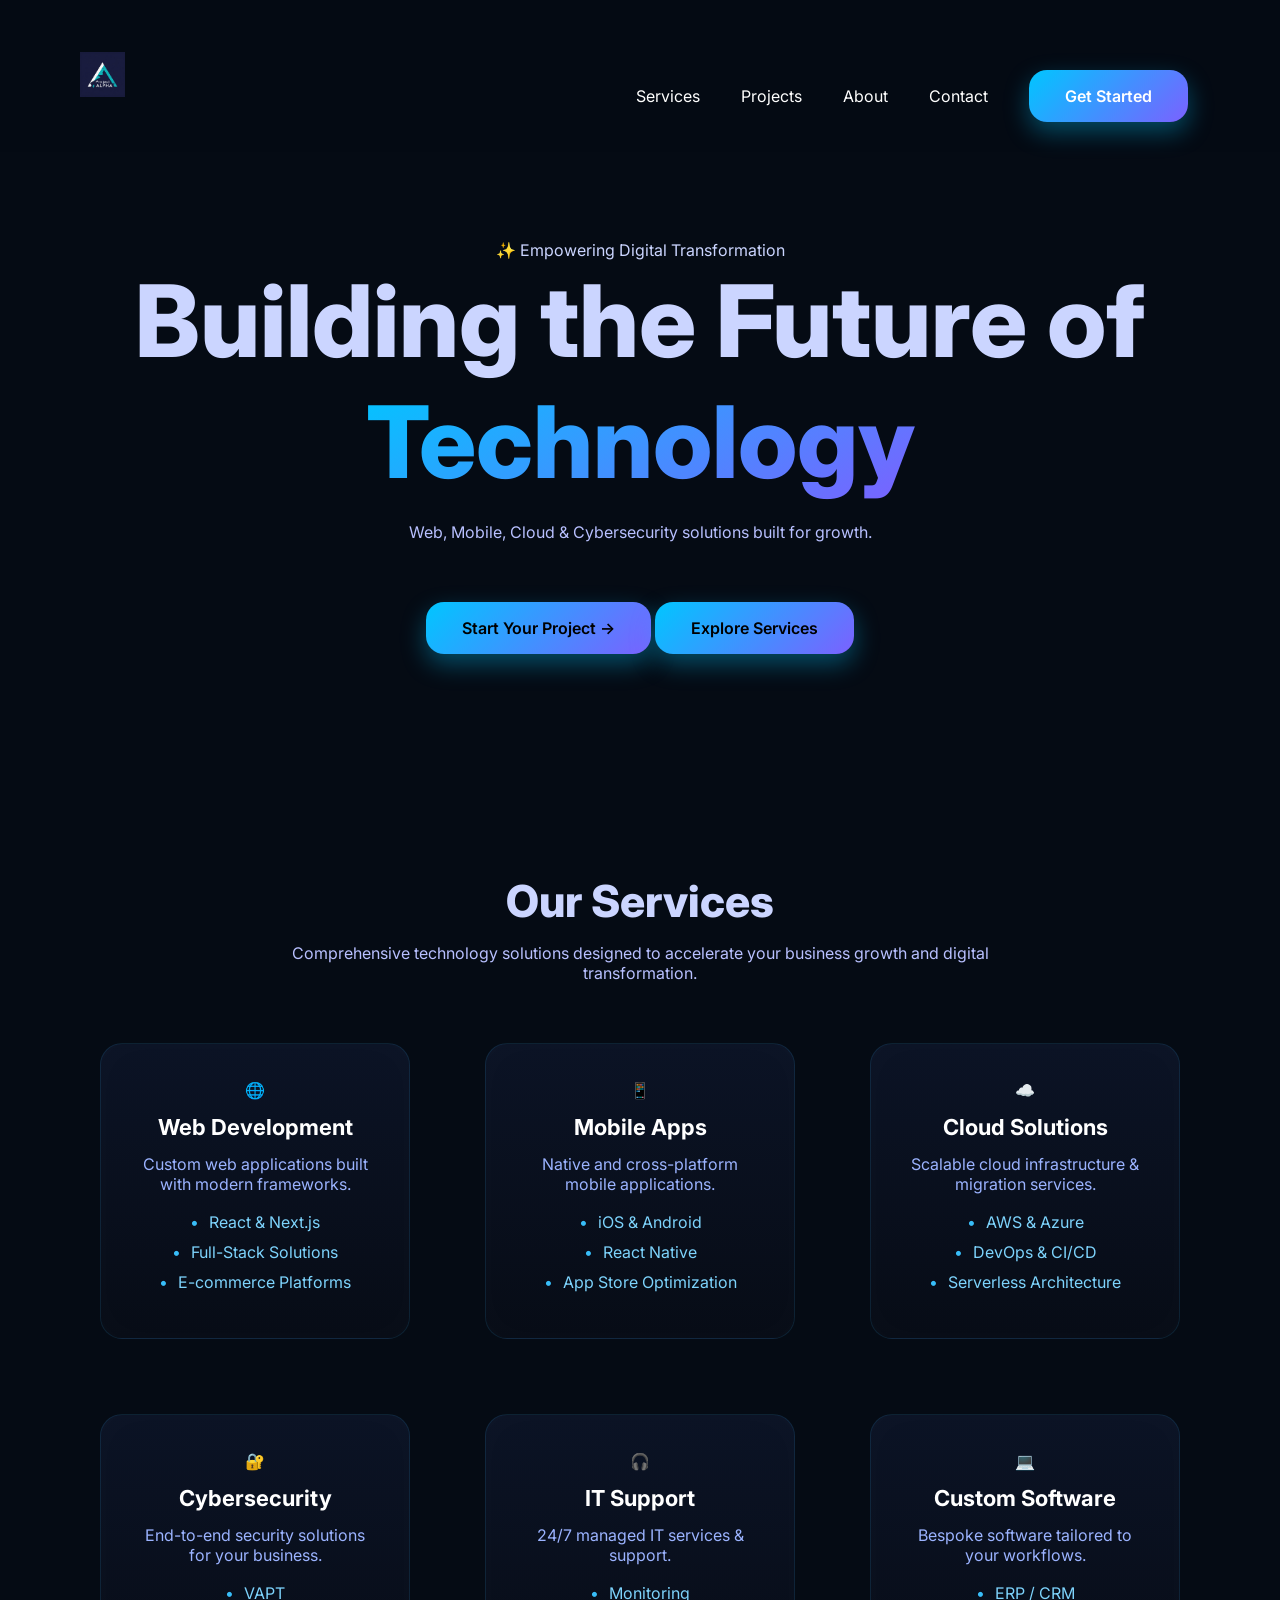
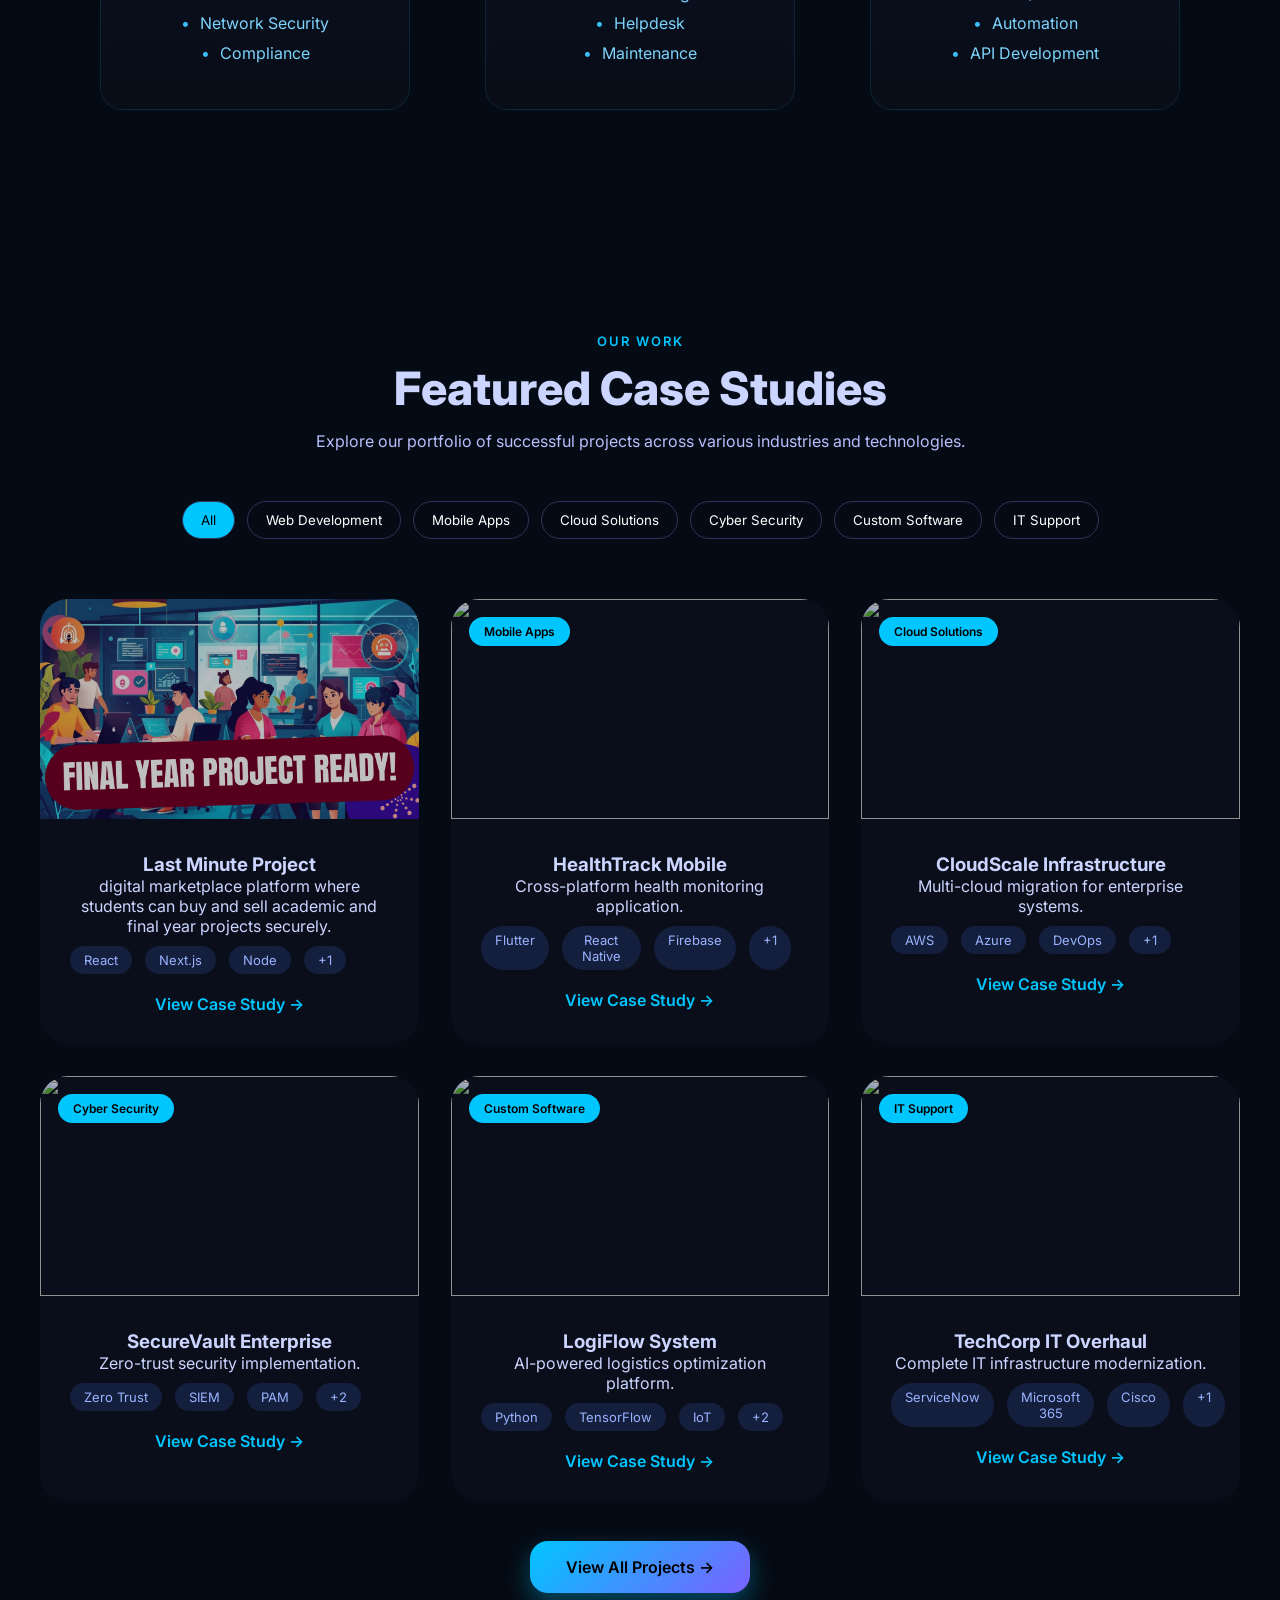
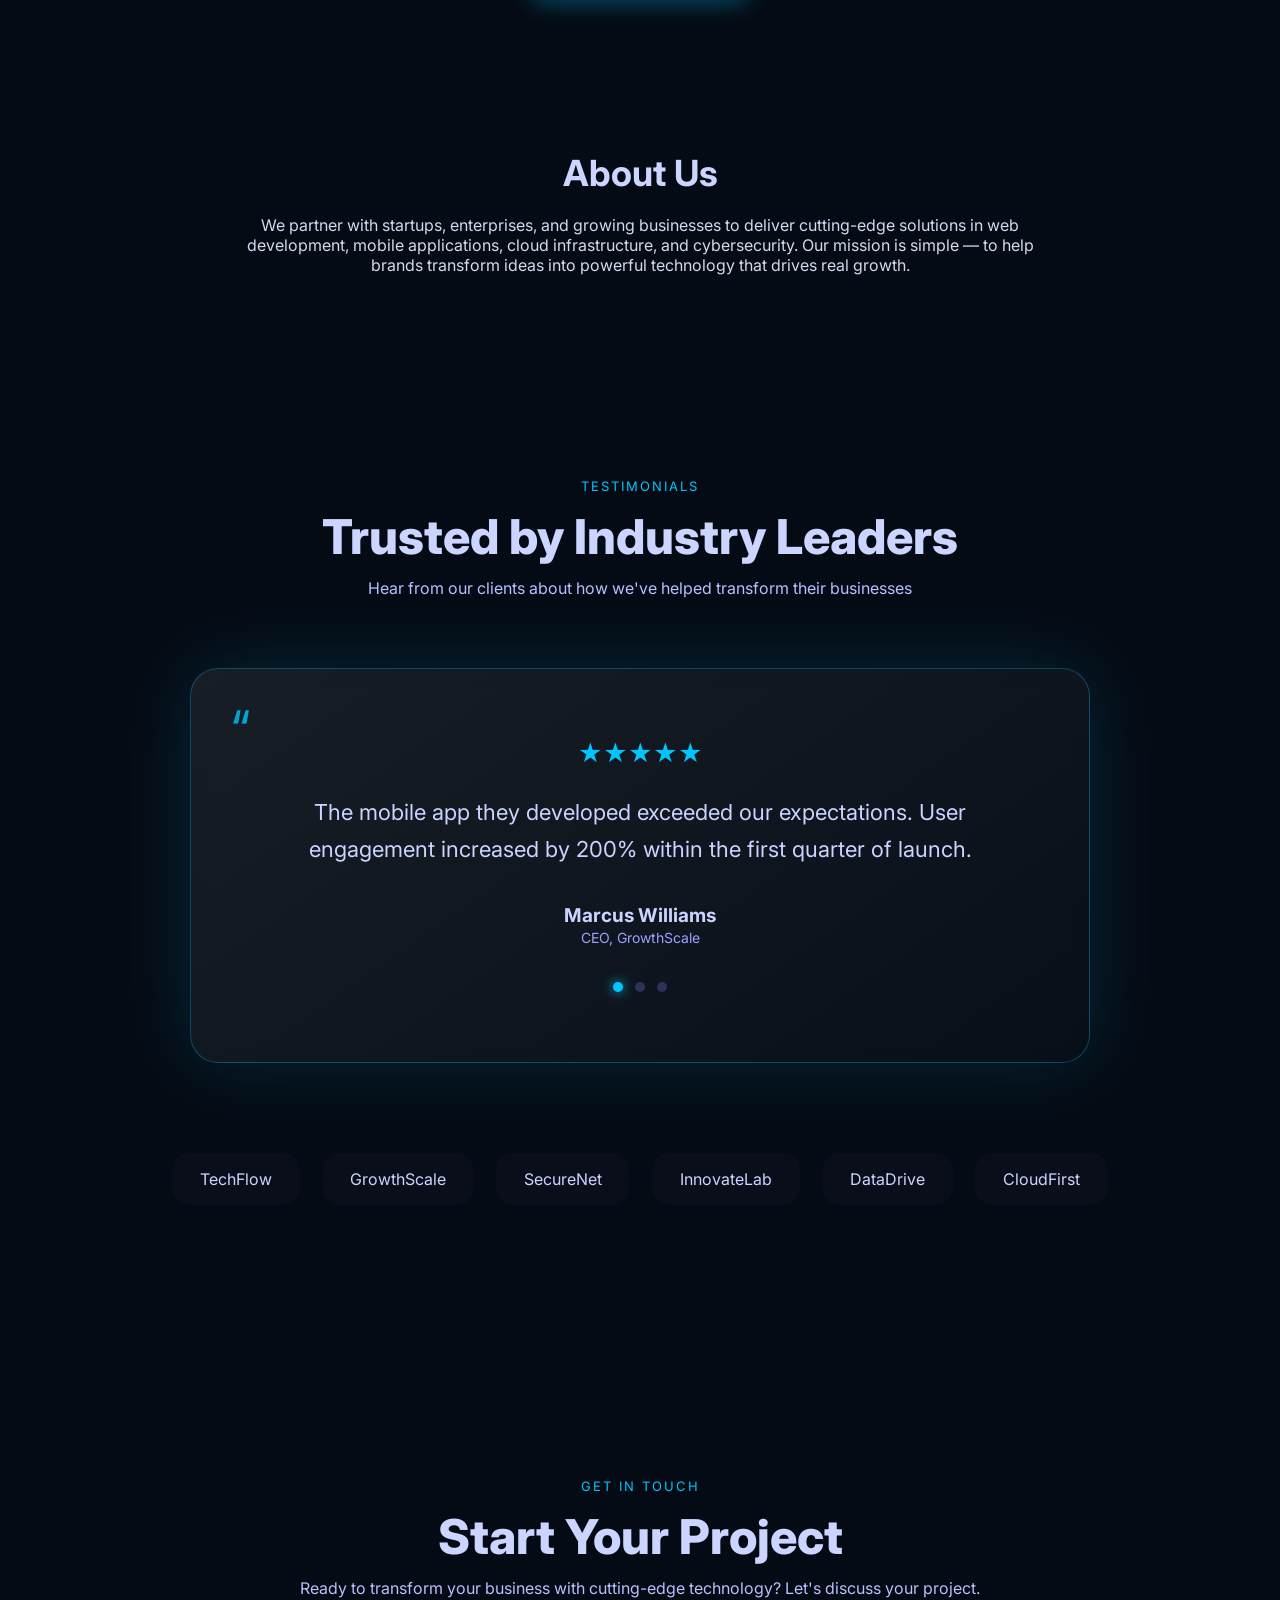
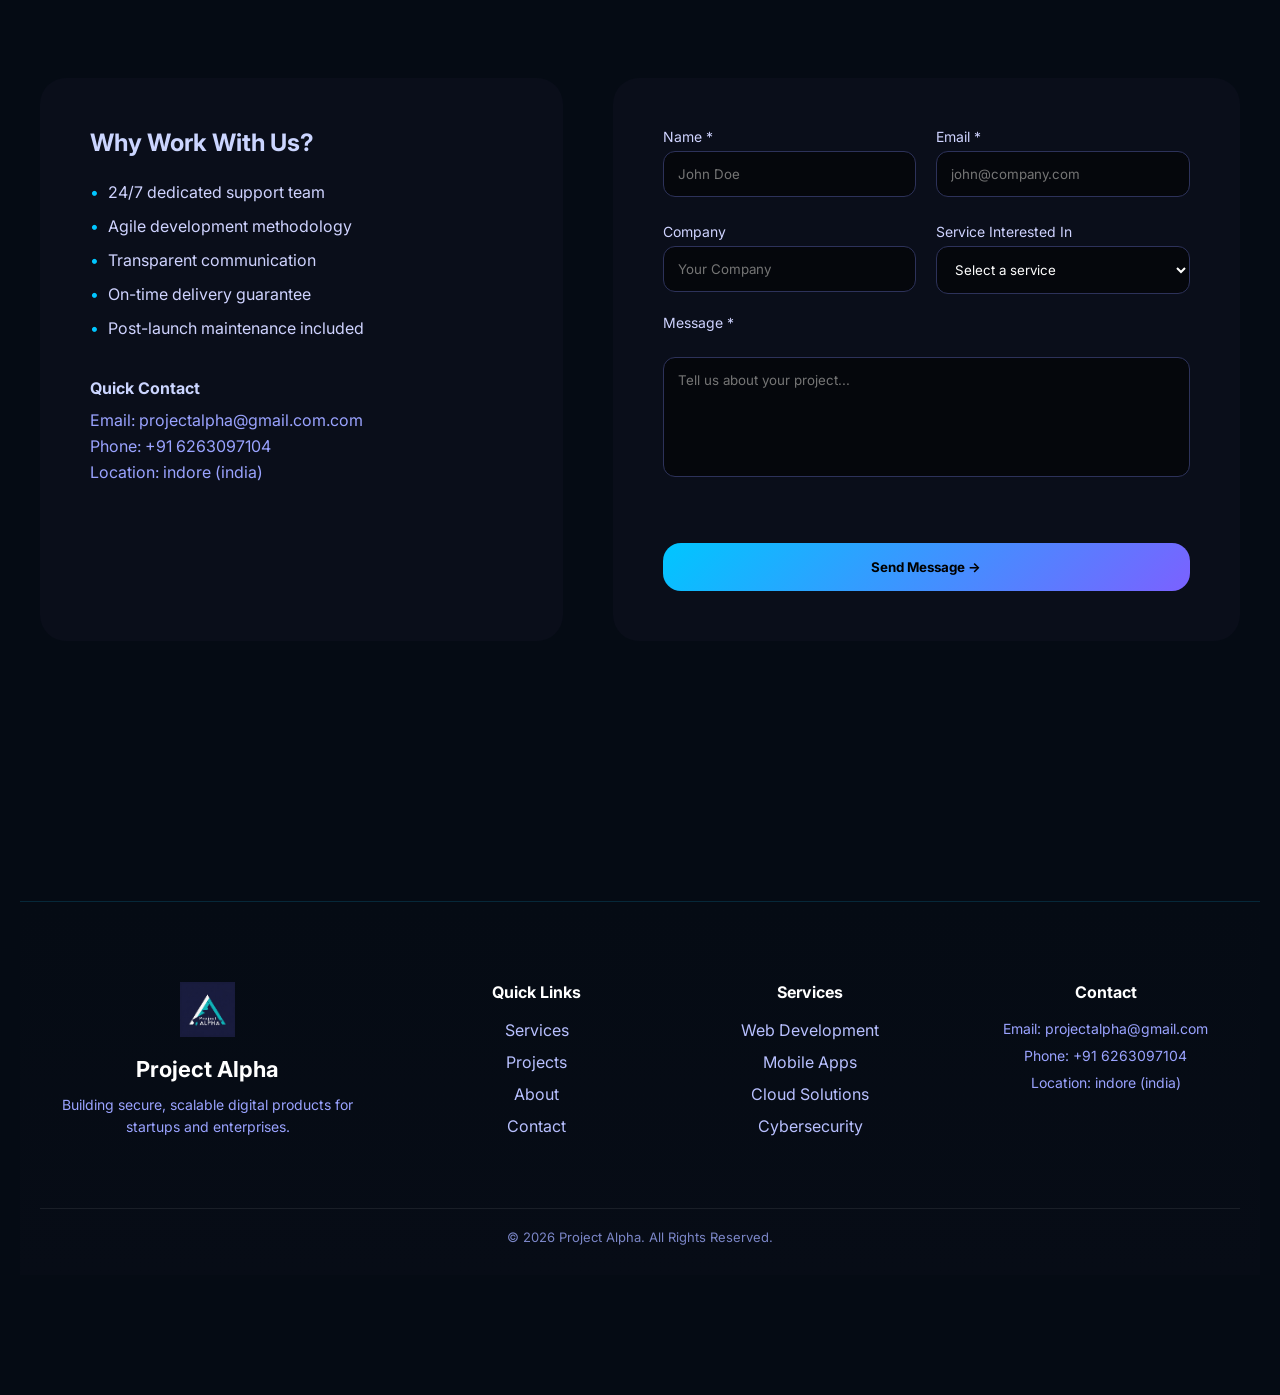
==== commit 277cb68e: "Initial commit: add Project Alpha website source, assets, and configuration" ====
--- a/index.html
+++ b/index.html
@@ -1,592 +1,663 @@
-<!DOCTYPE html>
-<html lang="en">
-<head>
-  <meta charset="UTF-8" />
-  <meta name="viewport" content="width=device-width, initial-scale=1.0"/>
-  <title>Project Alpha</title>
-  <link rel="icon" href="img/Logo.png" type="image/png">
-
-  <link href="https://fonts.googleapis.com/css2?family=Inter:wght@300;400;600;700;800&display=swap" rel="stylesheet">
-  <link rel="stylesheet" href="css/style.css">
-</head>
-<body>
-<!--pop page--...-->
-
-
-
-<!-- <header class="navbar">
-  <div class="logo">
-    <img src="img/Logo.png" alt="Project Alpha Logo">
-  
-  </div>
-
-
-  <nav id="nav">
-    <a href="#services">Services</a>
-    <a href="#portfolio">Portfolio</a>
-    <a href="#about">About</a>
-    <a href="#contact">Contact</a>
-    <a class="btn primary-btn">Get Started</a>
-  </nav>
-
-  
-</header> -->
-
-<header class="navbar">
-  <div class="logo">
-    <img src="img/Logo.png">
-  </div>
-
-  <div class="menu-toggle" id="menuToggle">☰</div>
-
-  <nav id="nav">
-    <a href="#services">Services</a>
-    <a href="#portfolio">Portfolio</a>
-    <a href="#about">About</a>
-    <a href="#contact">Contact</a>
-    <a class="btn primary-btn">Get Started</a>
-  </nav>
-</header>
-
-
-<!-- HERO -->
-<section class="hero">
-  <div class="badge">✨ Empowering Digital Transformation</div>
-  <h1>Building the Future of <br><span>Technology</span></h1>
-  <p>Web, Mobile, Cloud & Cybersecurity solutions built for growth.</p>
-
-  <div class="hero-buttons">
-    <a class="btn primary-btn">Start Your Project →</a>
-    <a class="btn secondary-btn">Explore Services</a>
-  </div>
-</section>
-
-<!-- SERVICES -->
-<section id="services" class="services-section reveal">
-
-  <h2 class="section-title">
-    Our <span>Services</span>
-  </h2>
-
-  <p class="section-subtitle">
-    Comprehensive technology solutions designed to accelerate your business
-    growth and digital transformation.
-  </p>
-
-  <div class="services-grid">
-
-    <div class="service-card">
-      <div class="icon">🌐</div>
-      <h3>Web Development</h3>
-      <p>Custom web applications built with modern frameworks.</p>
-      <ul>
-        <li>React & Next.js</li>
-        <li>Full-Stack Solutions</li>
-        <li>E-commerce Platforms</li>
-      </ul>
-    </div>
-
-    <div class="service-card">
-      <div class="icon">📱</div>
-      <h3>Mobile Apps</h3>
-      <p>Native and cross-platform mobile applications.</p>
-      <ul>
-        <li>iOS & Android</li>
-        <li>React Native</li>
-        <li>App Store Optimization</li>
-      </ul>
-    </div>
-
-    <div class="service-card">
-      <div class="icon">☁️</div>
-      <h3>Cloud Solutions</h3>
-      <p>Scalable cloud infrastructure & migration services.</p>
-      <ul>
-        <li>AWS & Azure</li>
-        <li>DevOps & CI/CD</li>
-        <li>Serverless Architecture</li>
-      </ul>
-    </div>
-
-    <div class="service-card">
-      <div class="icon">🔐</div>
-      <h3>Cybersecurity</h3>
-      <p>End-to-end security solutions for your business.</p>
-      <ul>
-        <li>VAPT</li>
-        <li>Network Security</li>
-        <li>Compliance</li>
-      </ul>
-    </div>
-
-    <div class="service-card">
-      <div class="icon">🎧</div>
-      <h3>IT Support</h3>
-      <p>24/7 managed IT services & support.</p>
-      <ul>
-        <li>Monitoring</li>
-        <li>Helpdesk</li>
-        <li>Maintenance</li>
-      </ul>
-    </div>
-
-    <div class="service-card">
-      <div class="icon">💻</div>
-      <h3>Custom Software</h3>
-      <p>Bespoke software tailored to your workflows.</p>
-      <ul>
-        <li>ERP / CRM</li>
-        <li>Automation</li>
-        <li>API Development</li>
-      </ul>
-    </div>
-
-  </div>
-</section>
-
-
-<!-- PORTFOLIO SECTION -->
-<section class="portfolio-section reveal">
-
-  <small class="portfolio-tag">OUR WORK</small>
-  <h2 class="portfolio-title">Featured Case Studies</h2>
-
-  <p class="portfolio-subtitle">
-    Explore our portfolio of successful projects across various industries and technologies.
-  </p>
-
-  <!-- FILTER BUTTONS -->
-  <div class="portfolio-filters">
-    <button class="active">All</button>
-    <button>Web Development</button>
-    <button>Mobile Apps</button>
-    <button>Cloud Solutions</button>
-    <button>Cyber Security</button>
-    <button>Custom Software</button>
-    <button>IT Support</button>
-  </div>
-
-  <!-- PROJECT CARDS
-  <div class="portfolio-grid">
-
-    <div class="portfolio-card">
-      <span class="badge">Web Development</span>
-      <img src="https://images.unsplash.com/photo-1551288049-bebda4e38f71" />
-      <h3>FinanceHub Platform</h3>
-      <p>Enterprise dashboard with real-time analytics.</p>
-      <div class="tags">
-        <span>ServiceNow</span>
-        <span>Microsoft 365</span>
-        <span>Cisco</span>
-        <span>+1</span>
-      </div>
-    </div>
-
-    <div class="portfolio-card">
-      <span class="badge">Mobile Apps</span>
-      <img src="https://images.unsplash.com/photo-1579154204601-01588f351e67" />
-      <h3>HealthTrack Mobile</h3>
-      <p>Cross-platform health monitoring application.</p>
-      <div class="tags">
-        <span>ServiceNow</span>
-        <span>Microsoft 365</span>
-        <span>Cisco</span>
-        <span>+1</span>
-      </div>
-    </div>
-
-    <div class="portfolio-card">
-      <span class="badge">Cloud Solutions</span>
-      <img src="https://images.unsplash.com/photo-1446776811953-b23d57bd21aa" />
-      <h3>CloudScale Infrastructure</h3>
-      <p>Multi-cloud migration for enterprise systems.</p>
-      
-      <div class="tags">
-        <span>ServiceNow</span>
-        <span>Microsoft 365</span>
-        <span>Cisco</span>
-        <span>+1</span>
-      </div>
-        <a href="#" class="case-link">View Case Study →</a>
-    </div>
-
-    <div class="case-card">
-    <span class="case-badge">Cyber Security</span>
-    <img src="https://images.unsplash.com/photo-1581090700227-1e37b190418e" />
-    <div class="case-content">
-      <h3>SecureVault Enterprise</h3>
-      <p>Zero-trust security implementation</p>
-
-      <div class="tags">
-        <span>Zero Trust</span>
-        <span>SIEM</span>
-        <span>PAM</span>
-        <span>+2</span>
-      </div>
-
-      <a href="#" class="case-link">View Case Study →</a>
-    </div>
-  </div>
-
-  <div class="case-card">
-    <span class="case-badge">Custom Software</span>
-    <img src="https://images.unsplash.com/photo-1586528116311-ad8dd3c8310d" />
-    <div class="case-content">
-      <h3>LogiFlow System</h3>
-      <p>AI-powered logistics optimization platform</p>
-
-      <div class="tags">
-        <span>Python</span>
-        <span>TensorFlow</span>
-        <span>IoT</span>
-        <span>+2</span>
-      </div>
-
-      <a href="#" class="case-link">View Case Study →</a>
-    </div>
-  </div>
-
-  <div class="case-card">
-    <span class="case-badge">IT Support</span>
-    <img src="https://images.unsplash.com/photo-1527443154391-507e9dc6c5cc" />
-    <div class="case-content">
-      <h3>TechCorp IT Overhaul</h3>
-      <p>Complete IT infrastructure modernization</p>
-
-      <div class="tags">
-        <span>ServiceNow</span>
-        <span>Microsoft 365</span>
-        <span>Cisco</span>
-        <span>+1</span>
-      </div>
-
-      <a href="#" class="case-link">View Case Study →</a>
-    </div>
-  </div>
-
-  </div>
-</section>
-
-
-<div class="center-btn">
-  <a class="btn">View All Projects →</a>
-</div> -->
-
-<div class="case-grid reveal">
-
-  <!-- CARD 1 -->
-  <div class="case-card">
-    <span class="case-badge">Web Development</span>
-    <img src="https://images.unsplash.com/photo-1551288049-bebda4e38f71" />
-
-    <div class="case-content">
-      <h3>FinanceHub Platform</h3>
-      <p>Enterprise dashboard with real-time analytics.</p>
-
-      <div class="tags">
-        <span>React</span>
-        <span>Next.js</span>
-        <span>API</span>
-        <span>+1</span>
-      </div>
-
-     <a href="cases/finance.html" class="case-link">View Case Study →</a>
-
-      
-    </div>
-  </div>
-
-  <!-- CARD 2 -->
-  <div class="case-card">
-    <span class="case-badge">Mobile Apps</span>
-    <img src="https://images.unsplash.com/photo-1579154204601-01588f351e67" />
-
-    <div class="case-content">
-      <h3>HealthTrack Mobile</h3>
-      <p>Cross-platform health monitoring application.</p>
-
-      <div class="tags">
-        <span>Flutter</span>
-        <span>React Native</span>
-        <span>Firebase</span>
-        <span>+1</span>
-      </div>
-
-      <a href="cases/health.html" class="case-link">View Case Study →</a>
-
-    </div>
-  </div>
-
-  <!-- CARD 3 -->
-  <div class="case-card">
-    <span class="case-badge">Cloud Solutions</span>
-    <img src="https://images.unsplash.com/photo-1446776811953-b23d57bd21aa" />
-
-    <div class="case-content">
-      <h3>CloudScale Infrastructure</h3>
-      <p>Multi-cloud migration for enterprise systems.</p>
-
-      <div class="tags">
-        <span>AWS</span>
-        <span>Azure</span>
-        <span>DevOps</span>
-        <span>+1</span>
-      </div>
-
-      <a href="cases/cloud.html" class="case-link">View Case Study →</a>
-
-
-    </div>
-  </div>
-
-  <!-- CARD 4 -->
-  <div class="case-card">
-    <span class="case-badge">Cyber Security</span>
-    <img src="https://images.unsplash.com/photo-1581090700227-1e37b190418e" />
-
-    <div class="case-content">
-      <h3>SecureVault Enterprise</h3>
-      <p>Zero-trust security implementation.</p>
-
-      <div class="tags">
-        <span>Zero Trust</span>
-        <span>SIEM</span>
-        <span>PAM</span>
-        <span>+2</span>
-      </div>
-
-      <a href="#" class="case-link">View Case Study →</a>
-    </div>
-  </div>
-
-  <!-- CARD 5 -->
-  <div class="case-card">
-    <span class="case-badge">Custom Software</span>
-    <img src="https://images.unsplash.com/photo-1586528116311-ad8dd3c8310d" />
-
-    <div class="case-content">
-      <h3>LogiFlow System</h3>
-      <p>AI-powered logistics optimization platform.</p>
-
-      <div class="tags">
-        <span>Python</span>
-        <span>TensorFlow</span>
-        <span>IoT</span>
-        <span>+2</span>
-      </div>
-
-      <a href="cases/logistics.html" class="case-link">View Case Study →</a>
-
-    </div>
-  </div>
-
-  <!-- CARD 6 -->
-  <div class="case-card">
-    <span class="case-badge">IT Support</span>
-    <img src="https://images.unsplash.com/photo-1527443154391-507e9dc6c5cc" />
-
-    <div class="case-content">
-      <h3>TechCorp IT Overhaul</h3>
-      <p>Complete IT infrastructure modernization.</p>
-
-      <div class="tags">
-        <span>ServiceNow</span>
-        <span>Microsoft 365</span>
-        <span>Cisco</span>
-        <span>+1</span>
-      </div>
-
-      <a href="cases/techcorp.html" class="case-link">View Case Study →</a>
-
-    </div>
-  </div>
-
-</div>
-
-<div class="center-btn">
-  <a href="projects.html" class="btn">View All Projects →</a>
-</div>
-
-
-
-
-<!-- ABOUT -->
-<section id="about" class="section">
-  <h2>About Us</h2>
-  <p class="center">
-    Project Alpha is a tech-first IT solutions company helping startups and
-    businesses build secure, scalable digital products.
-  </p>
-</section>
-
-<!-- ===================== -->
-<!-- TESTIMONIALS SECTION -->
-<!-- ===================== -->
-<!-- ================================================= -->
-<!-- TESTIMONIALS SECTION – TRUSTED BY INDUSTRY LEADERS -->
-<!-- ================================================= -->
-
-<section class="testimonial-section reveal">
-
-  <!-- Section Label -->
-  <small class="section-tag">TESTIMONIALS</small>
-
-  <!-- Main Heading -->
-  <h2 class="testimonial-title">Trusted by Industry Leaders</h2>
-
-  <!-- Subtitle -->
-  <p class="testimonial-subtitle">
-    Hear from our clients about how we've helped transform their businesses
-  </p>
-
-  <!-- Testimonial Glass Card -->
-  <div class="testimonial-glass">
-
-    <!-- Quote Icon -->
-    <div class="quote-mark">“</div>
-
-    <!-- Star Rating -->
-    <div class="rating-stars">★★★★★</div>
-
-    <!-- Review -->
-    <p class="testimonial-message">
-      The mobile app they developed exceeded our expectations.
-      User engagement increased by 200% within the first quarter of launch.
-    </p>
-
-    <!-- Client Info -->
-    <h4 class="client-name">Marcus Williams</h4>
-    <span class="client-role">CEO, GrowthScale</span>
-
-    <!-- Pagination Dots -->
-    <div class="testimonial-dots">
-      <span class="active"></span>
-      <span></span>
-      <span></span>
-    </div>
-
-  </div>
-
-  <!-- Client Logos -->
-  <div class="testimonial-logos">
-    <div>TechFlow</div>
-    <div>GrowthScale</div>
-    <div>SecureNet</div>
-    <div>InnovateLab</div>
-    <div>DataDrive</div>
-    <div>CloudFirst</div>
-  </div>
-
-</section>
-
-
-
-<!-- ================================================= -->
-<!-- CONTACT SECTION – START YOUR PROJECT -->
-<!-- ================================================= -->
-
-<section class="contact-section reveal">
-
-  <!-- Section Heading -->
-  <small class="section-tag">GET IN TOUCH</small>
-  <h2 class="contact-title">Start Your Project</h2>
-  <p class="contact-subtitle">
-    Ready to transform your business with cutting-edge technology?
-    Let's discuss your project.
-  </p>
-
-  <div class="contact-grid">
-
-    <!-- WHY WORK WITH US -->
-    <div class="contact-info">
-
-      <h3>Why Work With Us?</h3>
-
-      <ul class="benefits">
-        <li>24/7 dedicated support team</li>
-        <li>Agile development methodology</li>
-        <li>Transparent communication</li>
-        <li>On-time delivery guarantee</li>
-        <li>Post-launch maintenance included</li>
-      </ul>
-
-      <!-- QUICK CONTACT -->
-      <div class="quick-contact">
-        <h4>Quick Contact</h4>
-        <p>Email: hello@example.com</p>
-        <p>Phone: +1 (555) 123-4567</p>
-        <p>Location: 123 Main Street, City, Country</p>
-      </div>
-
-    </div>
-
-    <!-- CONTACT FORM -->
-    <form class="contact-form">
-
-      <div class="form-row">
-        <div>
-          <label>Name *</label>
-          <input type="text" placeholder="John Doe" required>
-        </div>
-
-        <div>
-          <label>Email *</label>
-          <input type="email" placeholder="john@company.com" required>
-        </div>
-      </div>
-
-      <div class="form-row">
-        <div>
-          <label>Company</label>
-          <input type="text" placeholder="Your Company">
-        </div>
-
-        <div>
-          <label>Service Interested In</label>
-          <select>
-            <option>Select a service</option>
-            <option>Web Development</option>
-            <option>Mobile Apps</option>
-            <option>Cloud Solutions</option>
-            <option>Cybersecurity</option>
-            <option>Custom Software</option>
-          </select>
-        </div>
-      </div>
-
-      <div class="form-row full">
-        <label>Message *</label>
-        <textarea placeholder="Tell us about your project..." required></textarea>
-      </div>
-
-      <button class="contact-btn">
-        Send Message →
-      </button>
-
-    </form>
-
-  </div>
-
-</section>
-
-
-
-<!-- CONTACT
-<section id="contact" class="section">
-  <h2>Contact Us</h2>
-
-  <form class="contact-form">
-    <input type="text" placeholder="Your Name" required>
-    <input type="email" placeholder="Email" required>
-    <textarea placeholder="Your Message"></textarea>
-    <button class="btn primary-btn">Send Message</button>
-  </form>
-</section> -->
-
-<footer>
-  © 2026 Project Alpha. All rights reserved.
-</footer>
-
-<script src="js/script.js"></script>
-</body>
-</html>
+<!DOCTYPE html>
+<html lang="en">
+
+
+<head>
+  <meta charset="UTF-8" />
+  <meta name="viewport" content="width=device-width, initial-scale=1.0"/>
+  <title>Project Alpha</title>
+  <link rel="icon" href="img/Logo.png" type="image/png">
+
+  <link href="https://fonts.googleapis.com/css2?family=Inter:wght@300;400;600;700;800&display=swap" rel="stylesheet">
+  <link rel="stylesheet" href="css/style.css">
+  <!-- <script src="https://www.google.com/recaptcha/api.js" async defer></script> -->
+</head>
+
+
+<body>
+<!--pop page--...-->
+
+
+
+<!-- <header class="navbar">
+  <div class="logo">
+    <img src="img/Logo.png" alt="Project Alpha Logo">
+  
+  </div>
+
+
+  <nav id="nav">
+    <a href="#services">Services</a>
+    <a href="#portfolio">Portfolio</a>
+    <a href="#about">About</a>
+    <a href="#contact">Contact</a>
+    <a class="btn primary-btn">Get Started</a>
+  </nav>
+
+  
+</header> -->
+
+<header class="navbar">
+  <div class="logo">
+    <img src="img/Logo.png">
+  </div>
+
+  <div class="menu-toggle" id="menuToggle">☰</div>
+
+  <nav id="nav">
+    <a href="#services">Services</a>
+    <a href="#portfolio">Projects</a>
+    <a href="#about">About</a>
+    <a href="#contact">Contact</a>
+    <a class="btn primary-btn" href="#contact">Get Started</a>
+  </nav>
+</header>
+
+
+<!-- HERO -->
+<section class="hero">
+  <div class="badge">✨ Empowering Digital Transformation</div>
+  <h1>Building the Future of <br><span>Technology</span></h1>
+  <p>Web, Mobile, Cloud & Cybersecurity solutions built for growth.</p>
+
+  <div class="hero-buttons">
+    <a class="btn primary-btn" href="#contact">Start Your Project →</a>
+    <a class="btn secondary-btn" href="#services">Explore Services</a>
+  </div>
+</section>
+
+<!-- SERVICES -->
+<section  class="services-section reveal" id="services">
+
+  <h2 class="section-title">
+    Our <span>Services</span>
+  </h2>
+
+  <p class="section-subtitle">
+    Comprehensive technology solutions designed to accelerate your business
+    growth and digital transformation.
+  </p>
+
+  <div class="services-grid">
+
+    <div class="service-card">
+      <div class="icon">🌐</div>
+      <h3>Web Development</h3>
+      <p>Custom web applications built with modern frameworks.</p>
+      <ul>
+        <li>React & Next.js</li>
+        <li>Full-Stack Solutions</li>
+        <li>E-commerce Platforms</li>
+      </ul>
+    </div>
+
+    <div class="service-card">
+      <div class="icon">📱</div>
+      <h3>Mobile Apps</h3>
+      <p>Native and cross-platform mobile applications.</p>
+      <ul>
+        <li>iOS & Android</li>
+        <li>React Native</li>
+        <li>App Store Optimization</li>
+      </ul>
+    </div>
+
+    <div class="service-card">
+      <div class="icon">☁️</div>
+      <h3>Cloud Solutions</h3>
+      <p>Scalable cloud infrastructure & migration services.</p>
+      <ul>
+        <li>AWS & Azure</li>
+        <li>DevOps & CI/CD</li>
+        <li>Serverless Architecture</li>
+      </ul>
+    </div>
+
+    <div class="service-card">
+      <div class="icon">🔐</div>
+      <h3>Cybersecurity</h3>
+      <p>End-to-end security solutions for your business.</p>
+      <ul>
+        <li>VAPT</li>
+        <li>Network Security</li>
+        <li>Compliance</li>
+      </ul>
+    </div>
+
+    <div class="service-card">
+      <div class="icon">🎧</div>
+      <h3>IT Support</h3>
+      <p>24/7 managed IT services & support.</p>
+      <ul>
+        <li>Monitoring</li>
+        <li>Helpdesk</li>
+        <li>Maintenance</li>
+      </ul>
+    </div>
+
+    <div class="service-card">
+      <div class="icon">💻</div>
+      <h3>Custom Software</h3>
+      <p>Bespoke software tailored to your workflows.</p>
+      <ul>
+        <li>ERP / CRM</li>
+        <li>Automation</li>
+        <li>API Development</li>
+      </ul>
+    </div>
+
+  </div>
+</section>
+
+
+<!-- PORTFOLIO SECTION -->
+<section class="portfolio-section reveal" id = "portfolio">
+
+  <small class="portfolio-tag">OUR WORK</small>
+  <h2 class="portfolio-title">Featured Case Studies</h2>
+
+  <p class="portfolio-subtitle">
+    Explore our portfolio of successful projects across various industries and technologies.
+  </p>
+
+  <!-- FILTER BUTTONS -->
+  <div class="portfolio-filters">
+    <button class="active">All</button>
+    <button>Web Development</button>
+    <button>Mobile Apps</button>
+    <button>Cloud Solutions</button>
+    <button>Cyber Security</button>
+    <button>Custom Software</button>
+    <button>IT Support</button>
+  </div>
+
+  <!-- PROJECT CARDS
+  <div class="portfolio-grid">
+
+    <div class="portfolio-card">
+      <span class="badge">Web Development</span>
+      <img src="https://images.unsplash.com/photo-1551288049-bebda4e38f71" />
+      <h3>FinanceHub Platform</h3>
+      <p>Enterprise dashboard with real-time analytics.</p>
+      <div class="tags">
+        <span>ServiceNow</span>
+        <span>Microsoft 365</span>
+        <span>Cisco</span>
+        <span>+1</span>
+      </div>
+    </div>
+
+    <div class="portfolio-card">
+      <span class="badge">Mobile Apps</span>
+      <img src="https://images.unsplash.com/photo-1579154204601-01588f351e67" />
+      <h3>HealthTrack Mobile</h3>
+      <p>Cross-platform health monitoring application.</p>
+      <div class="tags">
+        <span>ServiceNow</span>
+        <span>Microsoft 365</span>
+        <span>Cisco</span>
+        <span>+1</span>
+      </div>
+    </div>
+
+    <div class="portfolio-card">
+      <span class="badge">Cloud Solutions</span>
+      <img src="https://images.unsplash.com/photo-1446776811953-b23d57bd21aa" />
+      <h3>CloudScale Infrastructure</h3>
+      <p>Multi-cloud migration for enterprise systems.</p>
+      
+      <div class="tags">
+        <span>ServiceNow</span>
+        <span>Microsoft 365</span>
+        <span>Cisco</span>
+        <span>+1</span>
+      </div>
+        <a href="#" class="case-link">View Case Study →</a>
+    </div>
+
+    <div class="case-card">
+    <span class="case-badge">Cyber Security</span>
+    <img src="https://images.unsplash.com/photo-1581090700227-1e37b190418e" />
+    <div class="case-content">
+      <h3>SecureVault Enterprise</h3>
+      <p>Zero-trust security implementation</p>
+
+      <div class="tags">
+        <span>Zero Trust</span>
+        <span>SIEM</span>
+        <span>PAM</span>
+        <span>+2</span>
+      </div>
+
+      <a href="#" class="case-link">View Case Study →</a>
+    </div>
+  </div>
+
+  <div class="case-card">
+    <span class="case-badge">Custom Software</span>
+    <img src="https://images.unsplash.com/photo-1586528116311-ad8dd3c8310d" />
+    <div class="case-content">
+      <h3>LogiFlow System</h3>
+      <p>AI-powered logistics optimization platform</p>
+
+      <div class="tags">
+        <span>Python</span>
+        <span>TensorFlow</span>
+        <span>IoT</span>
+        <span>+2</span>
+      </div>
+
+      <a href="#" class="case-link">View Case Study →</a>
+    </div>
+  </div>
+
+  <div class="case-card">
+    <span class="case-badge">IT Support</span>
+    <img src="https://images.unsplash.com/photo-1527443154391-507e9dc6c5cc" />
+    <div class="case-content">
+      <h3>TechCorp IT Overhaul</h3>
+      <p>Complete IT infrastructure modernization</p>
+
+      <div class="tags">
+        <span>ServiceNow</span>
+        <span>Microsoft 365</span>
+        <span>Cisco</span>
+        <span>+1</span>
+      </div>
+
+      <a href="#" class="case-link">View Case Study →</a>
+    </div>
+  </div>
+
+  </div>
+</section>
+
+
+<div class="center-btn">
+  <a class="btn">View All Projects →</a>
+</div> -->
+
+<div class="case-grid reveal">
+
+  <!-- CARD 1 -->
+  <div class="case-card">
+    <span class="case-badge">Web Development</span>
+    <img src="img/Thumbnail - Final Year Project Ready!.png" alt="Last Minute Project Preview" />
+
+    <div class="case-content">
+      <h3>Last Minute Project</h3>
+      <p>digital marketplace platform where students can buy and sell academic and final year projects securely.</p>
+
+      <div class="tags">
+        <span>React</span>
+        <span>Next.js</span>
+        <span>Node</span>
+        <span>+1</span>
+      </div>
+
+     <a href="cases/Last Minute Project.html" class="case-link">View Case Study →</a>
+
+      
+    </div>
+  </div>
+
+  <!-- CARD 2 -->
+  <div class="case-card">
+    <span class="case-badge">Mobile Apps</span>
+    <img src="https://images.unsplash.com/photo-1579154204601-01588f351e67" />
+
+    <div class="case-content">
+      <h3>HealthTrack Mobile</h3>
+      <p>Cross-platform health monitoring application.</p>
+
+      <div class="tags">
+        <span>Flutter</span>
+        <span>React Native</span>
+        <span>Firebase</span>
+        <span>+1</span>
+      </div>
+
+      <a href="cases/health.html" class="case-link">View Case Study →</a>
+
+    </div>
+  </div>
+
+  <!-- CARD 3 -->
+  <div class="case-card">
+    <span class="case-badge">Cloud Solutions</span>
+    <img src="https://images.unsplash.com/photo-1446776811953-b23d57bd21aa" />
+
+    <div class="case-content">
+      <h3>CloudScale Infrastructure</h3>
+      <p>Multi-cloud migration for enterprise systems.</p>
+
+      <div class="tags">
+        <span>AWS</span>
+        <span>Azure</span>
+        <span>DevOps</span>
+        <span>+1</span>
+      </div>
+
+      <a href="cases/cloud.html" class="case-link">View Case Study →</a>
+
+
+    </div>
+  </div>
+
+  <!-- CARD 4 -->
+  <div class="case-card">
+    <span class="case-badge">Cyber Security</span>
+    <img src="https://images.unsplash.com/photo-1581090700227-1e37b190418e" />
+
+    <div class="case-content">
+      <h3>SecureVault Enterprise</h3>
+      <p>Zero-trust security implementation.</p>
+
+      <div class="tags">
+        <span>Zero Trust</span>
+        <span>SIEM</span>
+        <span>PAM</span>
+        <span>+2</span>
+      </div>
+
+      <a href="#" class="case-link">View Case Study →</a>
+    </div>
+  </div>
+
+  <!-- CARD 5 -->
+  <div class="case-card">
+    <span class="case-badge">Custom Software</span>
+    <img src="https://images.unsplash.com/photo-1586528116311-ad8dd3c8310d" />
+
+    <div class="case-content">
+      <h3>LogiFlow System</h3>
+      <p>AI-powered logistics optimization platform.</p>
+
+      <div class="tags">
+        <span>Python</span>
+        <span>TensorFlow</span>
+        <span>IoT</span>
+        <span>+2</span>
+      </div>
+
+      <a href="cases/logistics.html" class="case-link">View Case Study →</a>
+
+    </div>
+  </div>
+
+  <!-- CARD 6 -->
+  <div class="case-card">
+    <span class="case-badge">IT Support</span>
+    <img src="https://images.unsplash.com/photo-1527443154391-507e9dc6c5cc" />
+
+    <div class="case-content">
+      <h3>TechCorp IT Overhaul</h3>
+      <p>Complete IT infrastructure modernization.</p>
+
+      <div class="tags">
+        <span>ServiceNow</span>
+        <span>Microsoft 365</span>
+        <span>Cisco</span>
+        <span>+1</span>
+      </div>
+
+      <a href="cases/techcorp.html" class="case-link">View Case Study →</a>
+
+    </div>
+  </div>
+
+</div>
+
+<div class="center-btn">
+  <a href="projects.html" class="btn">View All Projects →</a>
+</div>
+
+
+
+
+<!-- ABOUT -->
+<section  id="about" class="section">
+  <h2>About Us</h2>
+  <p class="center">
+    We partner with startups, enterprises, and growing businesses to deliver
+    cutting-edge solutions in web development, mobile applications, cloud
+    infrastructure, and cybersecurity. Our mission is simple — to help brands
+    transform ideas into powerful technology that drives real growth.
+  </p>
+ 
+
+</section>
+
+<!-- ===================== -->
+<!-- TESTIMONIALS SECTION -->
+<!-- ===================== -->
+<!-- ================================================= -->
+<!-- TESTIMONIALS SECTION – TRUSTED BY INDUSTRY LEADERS -->
+<!-- ================================================= -->
+
+<section class="testimonial-section reveal">
+
+  <!-- Section Label -->
+  <small class="section-tag">TESTIMONIALS</small>
+
+  <!-- Main Heading -->
+  <h2 class="testimonial-title">Trusted by Industry Leaders</h2>
+
+  <!-- Subtitle -->
+  <p class="testimonial-subtitle">
+    Hear from our clients about how we've helped transform their businesses
+  </p>
+
+  <!-- Testimonial Glass Card -->
+  <div class="testimonial-glass">
+
+    <!-- Quote Icon -->
+    <div class="quote-mark">“</div>
+
+    <!-- Star Rating -->
+    <div class="rating-stars">★★★★★</div>
+
+    <!-- Review -->
+   <p class="testimonial-message" id="testimonialText">
+  The mobile app they developed exceeded our expectations.
+  User engagement increased by 200% within the first quarter of launch.
+</p>
+
+<h4 class="client-name" id="clientName">Marcus Williams</h4>
+<span class="client-role" id="clientRole">CEO, GrowthScale</span>
+
+
+    <!-- Pagination Dots -->
+   <div class="testimonial-dots">
+  <span class="dot active" data-index="0"></span>
+  <span class="dot" data-index="1"></span>
+  <span class="dot" data-index="2"></span>
+</div>
+
+
+  </div>
+
+  <!-- Client Logos -->
+  <div class="testimonial-logos">
+    <div>TechFlow</div>
+    <div>GrowthScale</div>
+    <div>SecureNet</div>
+    <div>InnovateLab</div>
+    <div>DataDrive</div>
+    <div>CloudFirst</div>
+  </div>
+
+</section>
+
+
+
+<!-- ================================================= -->
+<!-- CONTACT SECTION – START YOUR PROJECT -->
+<!-- ================================================= -->
+
+<section class="contact-section reveal" id="contact" >
+
+  <!-- Section Heading -->
+  <small class="section-tag" >GET IN TOUCH</small>
+  <h2 class="contact-title">Start Your Project</h2>
+  <p class="contact-subtitle">
+    Ready to transform your business with cutting-edge technology?
+    Let's discuss your project.
+  </p>
+
+  <div class="contact-grid">
+
+    <!-- WHY WORK WITH US -->
+    <div class="contact-info">
+
+      <h3>Why Work With Us?</h3>
+
+      <ul class="benefits">
+        <li>24/7 dedicated support team</li>
+        <li>Agile development methodology</li>
+        <li>Transparent communication</li>
+        <li>On-time delivery guarantee</li>
+        <li>Post-launch maintenance included</li>
+      </ul>
+
+      <!-- QUICK CONTACT -->
+      <div class="quick-contact">
+        <h4>Quick Contact</h4>
+        <p>Email: projectalpha@gmail.com.com</p>
+        <p>Phone: +91 6263097104</p>
+        <p>Location: indore (india)</p>
+      </div>
+
+    </div>
+
+    <!-- CONTACT FORM -->
+    <form class="contact-form" id="contactForm">
+
+
+      <div class="form-row">
+        <div class="input-box">
+          <label>Name *</label>
+          <input type="text" name="name" placeholder="John Doe" required>
+          <span class="status-icon"></span>
+          <small class="error-msg"></small>
+        </div>
+
+        <div class="input-box">
+          <label>Email *</label>
+          <input type="email" name="email" placeholder="john@company.com" required>
+          <span class="status-icon"></span>
+          <small class="error-msg"></small>
+        </div>
+
+      </div>
+
+      <div class="form-row">
+        <div>
+          <label>Company</label>
+          <input type="text" name="company" placeholder="Your Company">
+
+        </div>
+
+        <div>
+          <label>Service Interested In</label>
+          <select name="service">
+
+            <option>Select a service</option>
+            <option>Web Development</option>
+            <option>Mobile Apps</option>
+            <option>Cloud Solutions</option>
+            <option>Cybersecurity</option>
+            <option>Custom Software</option>
+          </select>
+        </div>
+      </div>
+
+      <div class="form-row full input-box">
+        <label>Message *</label>
+        <textarea name="message" placeholder="Tell us about your project..." required></textarea>
+        <span class="status-icon"></span>
+        <small class="error-msg"></small>
+      </div>
+
+        <!-- <div class="g-recaptcha" data-sitekey="6LeIxAcTAAAAAJcZVRqyHh71UMIEGNQ_MXjiZKhI"></div>
+ -->
+
+      <button class="contact-btn">
+        Send Message →
+      </button>
+
+    </form>
+
+  </div>
+
+</section>
+
+
+
+<!-- CONTACT
+<section id="contact" class="section">
+  <h2>Contact Us</h2>
+
+  <form class="contact-form">
+    <input type="text" placeholder="Your Name" required>
+    <input type="email" placeholder="Email" required>
+    <textarea placeholder="Your Message"></textarea>
+    <button class="btn primary-btn">Send Message</button>
+  </form>
+</section> -->
+
+<footer class="main-footer">
+
+  <div class="footer-container">
+
+    <!-- Brand -->
+    <div class="footer-brand">
+      <img src="img/Logo.png" alt="Project Alpha Logo">
+      <h3>Project Alpha</h3>
+      <p>
+        Building secure, scalable digital products for startups and enterprises.
+      </p>
+    </div>
+
+    <!-- Quick Links -->
+    <div class="footer-links">
+      <h4>Quick Links</h4>
+      <a href="#services">Services</a>
+      <a href="#portfolio">Projects</a>
+      <a href="#about">About</a>
+      <a href="#contact">Contact</a>
+    </div>
+
+    <!-- Services -->
+    <div class="footer-links">
+      <h4>Services</h4>
+      <a href="#">Web Development</a>
+      <a href="#">Mobile Apps</a>
+      <a href="#">Cloud Solutions</a>
+      <a href="#">Cybersecurity</a>
+    </div>
+
+    <!-- Contact -->
+    <div class="footer-contact">
+      <h4>Contact</h4>
+      <p>Email: projectalpha@gmail.com</p>
+      <p>Phone: +91 6263097104</p>
+      <p>Location: indore (india)</p>
+    </div>
+
+  </div>
+
+  <!-- Bottom Line -->
+  <div class="footer-bottom">
+    <p>© 2026 Project Alpha. All Rights Reserved.</p>
+  </div>
+
+</footer>
+
+<script src="js/script.js"></script>
+<div class="toast" id="toast">
+  ✅ Message Sent Successfully!
+</div>
+
+</body>
+</html>
--- a/css/style.css
+++ b/css/style.css
@@ -1,1186 +1,1412 @@
-*{margin:0;padding:0;box-sizing:border-box;font-family:Inter}
-body{background:#05070c;color:#fff}
-
-/* body::before{
-content:"";position:fixed;inset:0;
-background-image:linear-gradient(rgba(255,255,255,.05)1px,transparent 1px),
-linear-gradient(90deg,rgba(255,255,255,.05)1px,transparent 1px);
-background-size:40px px;z-index:-1} */
-
-/* NAV */
-.navbar{display:flex;justify-content:space-between;align-items:center;padding:20px 50px}
-.logo span{background:linear-gradient(135deg,#00c6ff,#7b61ff);padding:6px 10px;border-radius:8px}
-nav a{color:#cfd3ff;margin:0 12px;text-decoration:none}
-.nav-actions{display:flex;gap:15px}
-
-/* BUTTONS */
-/* .btn{padding:12px 24px;border-radius:12px;border:none;cursor:pointer}
-.primary-btn{background:linear-gradient(135deg,#00c6ff,#7b61ff);color:#000}
-.secondary-btn{border:1px solid #2d325a;color:#fff} */
-
-/* HERO */
-.hero{text-align:center;padding:120px 20px}
-.hero h1{font-size:100px;font-weight:800}
-.hero h1 span{background:linear-gradient(150deg,#00c6ff,#7b61ff);
--webkit-background-clip:text;-webkit-text-fill-color:transparent}
-.hero p{color:#b8c0ff;margin:20px auto;max-width:700px}
-
-/* SECTIONS */
-.section{padding:80px 20px;text-align:center}
-.section h2{font-size:36px;margin-bottom:40px}
-.dark{background:#080b15}
-
-/* CARDS */
-/* .cards{display:flex;gap:25px;justify-content:center;flex-wrap:wrap}
-.card{
-background:rgba(255,255,255,.05);
-padding:30px;border-radius:16px;
-min-width:220px;
-transition:.3s}
-.card:hover{transform:translateY(-8px);background:rgba(255,255,255,.1)} */
-
-/* CONTACT
-.contact-form{max-width:400px;margin:auto;display:flex;flex-direction:column;gap:15px}
-.contact-form input,.contact-form textarea{
-padding:12px;border-radius:10px;border:none} */
-
-/* FOOTER */
-footer{text-align:center;padding:20px;color:#9aa3ff}
-
-/* RESPONSIVE */
-@media(max-width:768px){
-.hero h1{font-size:40px}
-nav{display:none}
-}
-
-
-.navbar {
-  position: fixed;
-  top: 0;
-  width: 100%;
-  background: rgba(5,11,20,0.95);
-  backdrop-filter: blur(10px);
-  padding: 16px 80px;
-  display: flex;
-  justify-content: space-between;
-  align-items: center;
-  z-index: 999;
-}
-
-.menu-toggle {
-  display: none;
-  font-size: 28px;
-  cursor: pointer;
-  color: white;
-}
-
-#nav a {
-  margin-left: 25px;
-  color: white;
-  text-decoration: none;
-}
-
-#nav a.active {
-  color: #38bdf8;
-}
-
-@media(max-width: 900px){
-  .menu-toggle { display:block; }
-
-  #nav {
-    position: absolute;
-    top: 70px;
-    right: 30px;
-    background: #0d1525;
-    padding: 20px;
-    border-radius: 15px;
-    display: none;
-    flex-direction: column;
-  }
-
-  #nav.show {
-    display: flex;
-  }
-
-  #nav a {
-    margin: 12px 0;
-  }
-}
-
-body {
-  padding-top: 90px;
-}
-
-.navbar.shrink {
-  padding: 8px 80px;
-  background: rgba(5,11,20,0.98);
-}
-
-
-.navbar.shrink {
-  padding: 8px 80px;
-  background: rgba(5,11,20,0.98);
-}
-
-html {
-  scroll-behavior: smooth;
-}
-
-.reveal {
-  opacity: 0;
-  transform: translateY(40px);
-  transition: 0.8s ease;
-}
-
-.reveal.active {
-  opacity: 1;
-  transform: translateY(0);
-}
-
-
-/* SERVICES */
-/* SERVICES PREMIUM LOOK */
-.services-section {
-  padding: 10px 10px;
-  text-align: center;
-}
-
-.section-title {
-  font-size: 44px;
-  font-weight: 800;
-}
-.section-subtitle {
-  color: #b8c0ff;
-  max-width: 720px;
-  margin: 15px auto 60px;
-}
-
-
-/* SERVICES PREMIUM LOOK */
-
-.services {
-  padding: 100px;
-  background: transparent; /* page bg same rahega */
-}
-
-.services-grid {
-  display: grid;
-  grid-template-columns: repeat(auto-fit, minmax(300px,1fr));
-  gap: 35px;
-}
-
-.service-card {
-  background: linear-gradient(180deg,#0b1325,#070c16);
-  border-radius: 22px;
-  padding: 36px;
-  color: #cbd5ff;
-
-  border: 1px solid rgba(56,189,248,.12);
-  box-shadow: inset 0 0 40px rgba(255,255,255,.02);
-
-  transition: .4s ease;
-}
-
-.service-card:hover {
-  transform: translateY(-10px);
-  border-color: #38bdf8;
-  box-shadow: 0 0 50px rgba(56,189,248,.25);
-}
-
-.service-card h3 {
-  color: white;
-  font-size: 22px;
-  margin: 14px 0;
-}
-
-.service-card p {
-  color: #9bb3ff;
-}
-
-.service-card ul {
-  margin-top: 18px;
-  padding-left: 0;
-}
-
-.service-card li {
-  list-style: none;
-  margin-bottom: 10px;
-  color: #7dd3fc;
-}
-
-.service-card li::before {
-  content: "•";
-  color: #38bdf8;
-  margin-right: 10px;
-}
-
-
-/* PORTFOLIO */
-
-.portfolio-section{
-  padding:120px 20px;
-  text-align:center;
-}
-
-.portfolio-tag{
-  color:#00c6ff;
-  letter-spacing:2px;
-  font-size:13px;
-  font-weight:600;
-  
-}
-
-.portfolio-title{
-  font-size:46px;
-  font-weight:800;
-  margin:10px 0;
-  text-align:center;
-}
-
-.portfolio-subtitle{
-  color:#b8c0ff;
-  max-width:700px;
-  margin:15px auto 50px;
-}
-
-/* FILTERS */
-.portfolio-filters{
-  display:flex;
-  justify-content:center;
-  flex-wrap:wrap;
-  gap:12px;
-  margin-bottom:60px;
-}
-
-.portfolio-filters button{
-  background:transparent;
-  border:1px solid #2d325a;
-  color:#fff;
-  padding:10px 18px;
-  border-radius:20px;
-  cursor:pointer;
-  transition:.3s;
-}
-
-.portfolio-filters button.active,
-.portfolio-filters button:hover{
-  background:#00c6ff;
-  color:#000;
-}
-
-.case-grid{
-  display:grid;
-  grid-template-columns:repeat(auto-fit,minmax(300px,1fr));
-  gap:32px;
-  max-width:1200px;
-  margin:auto;
-}
-
-.case-card{
-  background:#0a0e1a;
-  border-radius:28px;
-  overflow:hidden;
-  transition:.4s ease;
-  position:relative;
-}
-
-.case-card:hover{
-  transform:translateY(-14px);
-  box-shadow:0 20px 40px rgba(0,0,0,.6);
-}
-
-.case-card img{
-  width:100%;
-  height:220px;
-  object-fit:cover;
-  filter:brightness(.75);
-}
-
-.case-badge{
-  position:absolute;
-  top:18px;
-  left:18px;
-  background:#00c6ff;
-  color:#000;
-  padding:7px 15px;
-  border-radius:20px;
-  font-size:12px;
-  font-weight:600;
-}
-
-.case-content{
-  padding:30px;
-}
-
-.tags{
-  display:flex;
-  gap:10px;
-  flex-wrap:wrap;
-  margin-bottom:20px;
-}
-
-.tags span{
-  background:#14182b;
-  padding:6px 12px;
-  border-radius:14px;
-  font-size:12px;
-  color:#cfd3ff;
-}
-
-.case-link{
-  color:#00c6ff;
-  text-decoration:none;
-  font-weight:600;
-}
-
-
-
-
-/* CENTER BUTTON */
-
-.center-btn{
-  text-align:center;
-  margin-top:40px;
-}
-
-.btn {
-  display: inline-flex;
-  align-items: center;
-  gap: 10px;
-  padding: 16px 36px;
-  border-radius: 18px;
-  font-size: 16px;
-  font-weight: 600;
-  color: #000;
-  background: linear-gradient(135deg, #00c6ff, #7b61ff);
-  text-decoration: none;
-  transition: all 0.35s ease;
-  box-shadow: 0 10px 25px rgba(0, 198, 255, 0.35);
-  position: relative;
-  overflow: hidden;
-}
-
-/* Glow hover effect */
-.btn::after {
-  content: "";
-  position: absolute;
-  inset: 0;
-  background: linear-gradient(135deg, rgba(255,255,255,.35), transparent);
-  opacity: 0;
-  transition: .35s;
-}
-
-.btn:hover::after {
-  opacity: 1;
-}
-
-.btn:hover {
-  transform: translateY(-4px);
-  box-shadow: 0 18px 40px rgba(123, 97, 255, 0.45);
-}
-
-/* ================================================= */
-/* TESTIMONIALS – SAME TO SAME DESIGN */
-/* ================================================= */
-
-.testimonial-section{
-  padding:130px 20px;
-  text-align:center;
-  position:relative;
-}
-
-.section-tag{
-  color:#00c6ff;
-  font-size:13px;
-  letter-spacing:2px;
-}
-
-.testimonial-title{
-  font-size:48px;
-  font-weight:800;
-  margin:12px 0;
-}
-
-.testimonial-subtitle{
-  color:#b8c0ff;
-  margin-bottom:70px;
-}
-
-/* Glass Card */
-
-.testimonial-glass{
-  max-width:900px;
-  margin:auto;
-  background:linear-gradient(
-    145deg,
-    rgba(255,255,255,.08),
-    rgba(255,255,255,.02)
-  );
-  border:1px solid rgba(0,198,255,.3);
-  border-radius:28px;
-  padding:70px 80px;
-  backdrop-filter:blur(14px);
-  position:relative;
-  box-shadow:0 0 80px rgba(0,198,255,.15);
-  animation:floatCard 6s ease-in-out infinite;
-}
-
-@keyframes floatCard{
-  0%,100%{transform:translateY(0)}
-  50%{transform:translateY(-12px)}
-}
-
-/* Quote */
-
-.quote-mark{
-  position:absolute;
-  top:28px;
-  left:40px;
-  font-size:56px;
-  color:#00c6ff;
-  opacity:.8;
-}
-
-/* Stars */
-
-.rating-stars{
-  font-size:24px;
-  color:#00c6ff;
-  margin-bottom:26px;
-}
-
-/* Message */
-
-.testimonial-message{
-  font-size:22px;
-  line-height:1.7;
-  margin-bottom:35px;
-}
-
-/* Client */
-
-.client-name{
-  font-size:19px;
-}
-
-.client-role{
-  color:#9aa3ff;
-  font-size:14px;
-}
-
-/* Dots */
-
-.testimonial-dots{
-  display:flex;
-  justify-content:center;
-  gap:12px;
-  margin-top:35px;
-}
-
-.testimonial-dots span{
-  width:10px;
-  height:10px;
-  background:#2d325a;
-  border-radius:50%;
-}
-
-.testimonial-dots span.active{
-  background:#00c6ff;
-  box-shadow:0 0 12px #00c6ff;
-}
-
-/* Logos */
-
-.testimonial-logos{
-  display:flex;
-  flex-wrap:wrap;
-  justify-content:center;
-  gap:22px;
-  margin-top:90px;
-}
-
-.testimonial-logos div{
-  background:#0a0e1a;
-  padding:16px 28px;
-  border-radius:18px;
-  color:#cfd3ff;
-  transition:.35s;
-}
-
-.testimonial-logos div:hover{
-  transform:translateY(-8px);
-  color:#00c6ff;
-  box-shadow:0 10px 30px rgba(0,198,255,.2);
-}
-
-
-
-/* ================================================= */
-/* CONTACT SECTION STYLING */
-/* ================================================= */
-
-.contact-section{
-  padding:140px 20px;
-  text-align:center;
-}
-
-.contact-title{
-  font-size:48px;
-  font-weight:800;
-  margin:12px 0;
-}
-
-.contact-subtitle{
-  color:#b8c0ff;
-  margin-bottom:80px;
-}
-
-/* Grid Layout */
-
-.contact-grid{
-  display:grid;
-  grid-template-columns:1fr 1.2fr;
-  gap:50px;
-  max-width:1200px;
-  margin:auto;
-}
-
-/* Info Box */
-
-.contact-info{
-  background:#0a0e1a;
-  padding:50px;
-  border-radius:26px;
-  text-align:left;
-}
-
-.contact-info h3{
-  font-size:24px;
-  margin-bottom:25px;
-}
-
-/* Benefits List */
-
-.benefits{
-  list-style:none;
-  margin-bottom:40px;
-}
-
-.benefits li{
-  margin-bottom:14px;
-  color:#cfd3ff;
-  position:relative;
-  padding-left:18px;
-}
-
-.benefits li::before{
-  content:"•";
-  color:#00c6ff;
-  position:absolute;
-  left:0;
-}
-
-/* Quick Contact */
-
-.quick-contact h4{
-  margin-bottom:12px;
-}
-
-.quick-contact p{
-  color:#9aa3ff;
-  margin-bottom:6px;
-}
-
-/* Form Box */
-
-.contact-form{
-  background:#0a0e1a;
-  padding:50px;
-  border-radius:26px;
-  text-align:left;
-}
-
-.form-row{
-  display:grid;
-  grid-template-columns:1fr 1fr;
-  gap:20px;
-  margin-bottom:20px;
-}
-
-.form-row.full{
-  grid-template-columns:1fr;
-}
-
-.contact-form label{
-  font-size:14px;
-  color:#cfd3ff;
-  margin-bottom:6px;
-  display:block;
-}
-
-.contact-form input,
-.contact-form select,
-.contact-form textarea{
-  width:100%;
-  padding:14px;
-  background:#05070c;
-  border:1px solid #2d325a;
-  border-radius:12px;
-  color:#fff;
-  outline:none;
-}
-
-.contact-form textarea{
-  min-height:120px;
-  resize:none;
-}
-
-/* Focus Glow */
-
-.contact-form input:focus,
-.contact-form textarea:focus,
-.contact-form select:focus{
-  border-color:#00c6ff;
-  box-shadow:0 0 12px rgba(0,198,255,.4);
-}
-
-/* Send Button */
-
-.contact-btn{
-  margin-top:20px;
-  width:100%;
-  padding:16px;
-  border-radius:18px;
-  background:linear-gradient(135deg,#00c6ff,#7b61ff);
-  border:none;
-  font-weight:700;
-  cursor:pointer;
-  transition:.3s;
-}
-
-.contact-btn:hover{
-  transform:translateY(-4px);
-  box-shadow:0 15px 40px rgba(0,198,255,.5);
-}
-
-/* Responsive */
-
-@media(max-width:900px){
-  .contact-grid{
-    grid-template-columns:1fr;
-  }
-}
-
-
-
-.logo img {
-  width: 45px;
-  height: auto;
-}
-
-
-
-
-/* project.html  */
-.projects-page {
-  padding: 90px;
-  background: #050b14;
-  color: white;
-}
-
-.page-title {
-  text-align: center;
-  font-size: 46px;
-  margin-bottom: 70px;
-}
-
-.projects-grid {
-  display: grid;
-  grid-template-columns: repeat(auto-fit, minmax(320px, 1fr));
-  gap: 40px;
-}
-
-.dark-card {
-  background: #0d1525;
-  border-radius: 26px;
-  overflow: hidden;
-  box-shadow: 0 0 40px rgba(0,0,0,0.4);
-  transition: .4s ease;
-}
-
-.dark-card:hover {
-  transform: translateY(-12px);
-}
-
-.project-card img {
-  width: 100%;
-  height: 230px;
-  object-fit: cover;
-}
-
-.project-content {
-  padding: 28px;
-}
-
-.tags span {
-  background: #131f3d;
-  padding: 6px 14px;
-  border-radius: 30px;
-  margin-right: 8px;
-  font-size: 13px;
-  color: #9bb3ff;
-}
-
-.case-btn {
-  display: inline-block;
-  margin-top: 18px;
-  color: #38bdf8;
-  text-decoration: none;
-  font-weight: 600;
-}
-
-/* popup */
-/* .case-modal {
-  position: fixed;
-  inset: 0;
-  background: rgba(0,0,0,.75);
-  backdrop-filter: blur(10px);
-  display: none;
-  justify-content: center;
-  align-items: center;
-  z-index: 9999;
-}
-
-.case-box {
-  width: 720px;
-  max-height: 85vh;
-  overflow-y: auto;
-  background: linear-gradient(180deg,#0b1325,#050b14);
-  border-radius: 26px;
-  box-shadow: 0 0 100px rgba(56,189,248,.3);
-}
-
-.case-hero {
-  height: 240px;
-  background: url("img/project1.jpg") center/cover;
-}
-
-.case-content {
-  padding: 35px;
-  color: #cbd5ff;
-}
-
-.case-tag {
-  background:#38bdf8;
-  color:#001;
-  padding:6px 14px;
-  border-radius:20px;
-  font-size:13px;
-}
-
-.tech-tags span {
-  background:#131f3d;
-  padding:6px 14px;
-  border-radius:20px;
-  margin:6px;
-  display:inline-block;
-}
-
-.results {
-  display:flex;
-  gap:20px;
-  margin:20px 0;
-}
-
-.results div {
-  background:#0d1525;
-  padding:18px;
-  border-radius:14px;
-  color:#38bdf8;
-  flex:1;
-  text-align:center;
-}
-
-.live-btn {
-  display:inline-block;
-  background:linear-gradient(90deg,#38bdf8,#6366f1);
-  padding:14px 28px;
-  border-radius:14px;
-  color:black;
-  font-weight:600;
-}
-
-.close-btn {
-  position:absolute;
-  right:20px;
-  top:12px;
-  font-size:28px;
-  color:white;
-  cursor:pointer;
-} */
-
-body{
- background:#050b14;
- color:#cbd5ff;
- margin:0;
- font-family:Arial, sans-serif;
-}
-
-.navbar{
- position:fixed;
- top:0;
- width:100%;
- padding:18px 80px;
- display:flex;
- justify-content:space-between;
- background:#050b14;
- z-index:999;
-}
-
-.navbar a{color:white;margin-left:20px;text-decoration:none}
-
-.case-page{padding-top:90px}
-
-/* HERO */
-
-.case-hero{
- min-height:70vh;
- display:flex;
- align-items:center;
- padding:0 120px;
- background:linear-gradient(180deg,#0b1325,#050b14);
-}
-
-.hero-content{
- max-width:700px;
-}
-
-.case-tag{
- background:#38bdf8;
- color:black;
- padding:6px 14px;
- border-radius:20px;
- display:inline-block;
- margin-bottom:12px;
-}
-
-.case-hero h1{
- font-size:60px;
- color:white;
- margin:10px 0;
-}
-
-/* INFO */
-
-.case-info{
- display:flex;
- gap:40px;
- padding:100px 120px;
-}
-
-.info-box{
- background:#0d1525;
- padding:40px;
- border-radius:24px;
- flex:1;
-}
-
-/* TAGS */
-
-.tech-tags span{
- background:#131f3d;
- padding:8px 14px;
- border-radius:20px;
- margin:6px;
- display:inline-block;
-}
-
-/* RESULTS */
-
-.results{
- display:flex;
- gap:20px;
- margin-top:20px;
-}
-
-.results div{
- background:#050b14;
- padding:20px;
- border-radius:16px;
- flex:1;
- text-align:center;
- color:#38bdf8;
-}
-
-/* BUTTON */
-
-.live-btn{
-  display:inline-block;
-  margin-top:35px;
-  padding:14px 32px;
-  background:linear-gradient(135deg,#39d2ff,#6a5cff);
-  color:#000;
-  font-weight:600;
-  border-radius:30px;
-  text-decoration:none;
-  box-shadow:0 0 25px rgba(57,210,255,.6);
-  transition:.3s;
-}
-.live-btn:hover{
-  transform:translateY(-2px);
-  box-shadow:0 0 22px rgba(57,210,255,.9);
-}
-
-.center-btn{
- display:block;
- margin:0 auto 100px;
-}
-
-
-.case-hero{
-  min-height:75vh;
-  display:flex;
-  align-items:center;
-  padding:0 120px;
-  background:
-   linear-gradient(to bottom,rgba(5,11,20,.2),#050b14),
-   url("../img/health-hero.jpg") center/cover;
-}
-.reveal{
- opacity:0;
- transform:translateY(60px);
- transition:.9s ease;
-}
-.reveal.active{
- opacity:1;
- transform:translateY(0);
-}
-
-
-@media(max-width:900px){
- .case-hero{padding:40px}
- .case-info{flex-direction:column;padding:60px 40px}
- .case-hero h1{font-size:40px}
-}
-
-.side-img{
-  position:absolute;
-  right:120px;
-  top:50%;
-  transform:translateY(-50%);
-  width:420px;
-  border-radius:22px;
-}
-.case-hero{
-  position:relative;
-}
-
-
-
-/* img golw */
-
-.case-hero{
-  display:flex;
-  align-items:center;
-  justify-content:space-between;
-  gap:80px;
-  padding:140px 10%;
-}
-
-/* LEFT TEXT */
-
-.case-text{
-  max-width:560px;
-}
-
-.tag{
-  background:#39d2ff;
-  color:#000;
-  padding:6px 14px;
-  border-radius:20px;
-  font-size:14px;
-}
-
-.case-text h1{
-  font-size:64px;
-  margin:20px 0;
-  color:#fff;
-}
-
-.case-text p{
-  font-size:18px;
-  color:#a9b4c7;
-  line-height:1.6;
-}
-
-/* RIGHT IMAGE */
-
-.case-image{
-  position:relative;
-  width:420px;
-}
-
-.case-image img{
-  width:100%;
-  border-radius:20px;
-  z-index:2;
-  position:relative;
-}
-
-/* GLOW */
-
-.case-image::before{
-  content:"";
-  position:absolute;
-  inset:-30px;
-  background:linear-gradient(120deg,#00e5ff,#6a5cff,#00ffd5);
-  filter:blur(60px);
-  opacity:.8;
-  z-index:1;
-  border-radius:30px;
-}
-
-/* FLOAT ANIMATION */
-
-.case-image{
-  animation:float 6s ease-in-out infinite;
-}
-
-@keyframes float{
-  0%,100%{transform:translateY(0)}
-  50%{transform:translateY(-15px)}
-}
-
-
-@media(max-width:900px){
-  .case-hero{
-    flex-direction:column;
-    text-align:center;
-  }
-
-  .case-image{
-    width:300px;
-  }
-
-  .case-text h1{
-    font-size:42px;
-  }
-}
-
-
-
-/* ============================
-   FULL MOBILE RESPONSIVE FIX
-============================ */
-
-@media (max-width: 1024px){
-
-  .services{
-    padding:60px 30px;
-  }
-
-  .portfolio-title,
-  .testimonial-title,
-  .contact-title{
-    font-size:36px;
-  }
-
-  .case-hero{
-    padding:100px 6%;
-    gap:50px;
-  }
-
-  .case-text h1{
-    font-size:48px;
-  }
-
-  .case-image{
-    width:340px;
-  }
-}
-
-@media (max-width: 768px){
-
-  /* NAV */
-  .navbar{
-    padding:16px 25px;
-  }
-
-  /* HERO TEXT */
-  .hero h1{
-    font-size:46px;
-  }
-
-  .hero p{
-    font-size:15px;
-  }
-
-  /* SERVICES */
-  .services-grid{
-    grid-template-columns:1fr;
-  }
-
-  /* PROJECT CARDS */
-  .case-grid{
-    grid-template-columns:1fr;
-  }
-
-  /* CASE HERO PAGE */
-  .case-hero{
-    flex-direction:column;
-    text-align:center;
-    padding:110px 25px;
-  }
-
-  .case-text{
-    max-width:100%;
-  }
-
-  .case-text h1{
-    font-size:40px;
-  }
-
-  .case-image{
-    width:280px;
-    margin-top:40px;
-  }
-
-  /* CONTACT */
-  .contact-grid{
-    grid-template-columns:1fr;
-  }
-
-  .form-row{
-    grid-template-columns:1fr;
-  }
-}
-
-@media (max-width: 480px){
-
-  .hero h1{
-    font-size:34px;
-  }
-
-  .portfolio-title,
-  .testimonial-title,
-  .contact-title{
-    font-size:30px;
-  }
-
-  .case-text h1{
-    font-size:34px;
-  }
-
-  .btn{
-    padding:12px 24px;
-    font-size:14px;
-  }
-
-  .case-image{
-    width:240px;
-  }
-
-  .service-card{
-    padding:26px;
-  }
-}
+*{margin:0;padding:0;box-sizing:border-box;font-family:Inter}
+body{background:#05070c;color:#fff}
+
+/* body::before{
+content:"";position:fixed;inset:0;
+background-image:linear-gradient(rgba(255,255,255,.05)1px,transparent 1px),
+linear-gradient(90deg,rgba(255,255,255,.05)1px,transparent 1px);
+background-size:40px px;z-index:-1} */
+
+/* NAV */
+.navbar{display:flex;justify-content:space-between;align-items:center;padding:20px 50px}
+.logo span{background:linear-gradient(135deg,#00c6ff,#7b61ff);padding:6px 10px;border-radius:8px}
+nav a{color:#cfd3ff;margin:0 12px;text-decoration:none}
+.nav-actions{display:flex;gap:15px}
+
+/* BUTTONS */
+/* .btn{padding:12px 24px;border-radius:12px;border:none;cursor:pointer}
+.primary-btn{background:linear-gradient(135deg,#00c6ff,#7b61ff);color:#000}
+.secondary-btn{border:1px solid #2d325a;color:#fff} */
+
+/* HERO */
+.hero{text-align:center;padding:120px 20px}
+.hero h1{font-size:100px;font-weight:800}
+.hero h1 span{background:linear-gradient(150deg,#00c6ff,#7b61ff);
+-webkit-background-clip:text;-webkit-text-fill-color:transparent}
+.hero p{color:#b8c0ff;margin:20px auto;max-width:700px}
+
+/* SECTIONS */
+.section{padding:40px 20px;text-align:center}
+.section h2{font-size:36px;margin-bottom:20px}
+.dark{background:#080b15}
+
+/* CARDS */
+/* .cards{display:flex;gap:25px;justify-content:center;flex-wrap:wrap}
+.card{
+background:rgba(255,255,255,.05);
+padding:30px;border-radius:16px;
+min-width:220px;
+transition:.3s}
+.card:hover{transform:translateY(-8px);background:rgba(255,255,255,.1)} */
+
+/* CONTACT
+.contact-form{max-width:400px;margin:auto;display:flex;flex-direction:column;gap:15px}
+.contact-form input,.contact-form textarea{
+padding:12px;border-radius:10px;border:none} */
+
+/* FOOTER */
+footer{text-align:center;padding:20px;color:#9aa3ff}
+
+/* RESPONSIVE */
+@media(max-width:768px){
+.hero h1{font-size:40px}
+nav{display:none}
+}
+
+
+.navbar {
+  position: fixed;
+  top: 0;
+  width: 100%;
+  background: rgba(5,11,20,0.95);
+  backdrop-filter: blur(10px);
+  padding: 30px 80px;
+  display: flex;
+  justify-content: space-between;
+  align-items: center;
+  z-index: 999;
+  transition: all 0.4s ease;
+
+}
+
+.menu-toggle {
+  display: none;
+  font-size: 28px;
+  cursor: pointer;
+  color: white;
+}
+
+#nav a {
+  margin-left: 25px;
+  color: white;
+  text-decoration: none;
+}
+
+#nav a.active {
+  color: #38bdf8;
+}
+
+@media(max-width: 900px){
+  .menu-toggle { display:block; }
+
+  #nav {
+    position: absolute;
+    top: 70px;
+    right: 30px;
+    background: #0d1525;
+    padding: 20px;
+    border-radius: 15px;
+    display: none;
+    flex-direction: column;
+  }
+
+  #nav.show {
+    display: flex;
+  }
+
+  #nav a {
+    margin: 12px 0;
+  }
+}
+
+body {
+  padding-top: 120px;
+}
+
+.navbar.shrink {
+  padding: 8px 80px;
+  background: rgba(5,11,20,0.98);
+}
+
+
+
+
+html {
+  scroll-behavior: smooth;
+}
+
+.reveal {
+  opacity: 0;
+  transform: translateY(40px);
+  transition: 0.8s ease;
+}
+
+.reveal.active {
+  opacity: 1;
+  transform: translateY(0);
+}
+
+/* SERVICES */
+/* SERVICES PREMIUM LOOK */
+.services-section {
+  padding: 100px 20px;
+  text-align: center;
+}
+
+.section-title {
+  font-size: 44px;
+  font-weight: 800;
+}
+.section-subtitle {
+  color: #b8c0ff;
+  max-width: 720px;
+  margin: 15px auto 60px;
+}
+
+
+/* SERVICES PREMIUM LOOK */
+
+.services {
+  padding: 100px;
+  background: transparent; /* page bg same rahega */
+}
+
+.services-grid {
+ 
+  display: grid;
+  grid-template-columns: repeat(auto-fit, minmax(300px,2fr));
+  gap: 75px;
+  padding-left: 80px;
+  padding-right: 80px;
+  
+}
+
+.service-card {
+  background: linear-gradient(180deg,#0b1325,#070c16);
+  border-radius: 22px;
+  padding: 36px;
+  color: #cbd5ff;
+
+  border: 1px solid rgba(56,189,248,.12);
+  box-shadow: inset 0 0 40px rgba(255,255,255,.02);
+
+  transition: .4s ease;
+}
+
+.service-card:hover {
+  transform: translateY(-10px);
+  border-color: #38bdf8;
+  box-shadow: 0 0 50px rgba(56,189,248,.25);
+}
+
+.service-card h3 {
+  color: white;
+  font-size: 22px;
+  margin: 14px 0;
+}
+
+.service-card p {
+  color: #9bb3ff;
+}
+
+.service-card ul {
+  margin-top: 18px;
+  padding-left: 0;
+}
+
+.service-card li {
+  list-style: none;
+  margin-bottom: 10px;
+  color: #7dd3fc;
+}
+
+.service-card li::before {
+  content: "•";
+  color: #38bdf8;
+  margin-right: 10px;
+}
+
+
+/* PORTFOLIO */
+
+.portfolio-section{
+  padding:120px 20px;
+  text-align:center;
+}
+
+.portfolio-tag{
+  color:#00c6ff;
+  letter-spacing:2px;
+  font-size:13px;
+  font-weight:600;
+  
+}
+
+.portfolio-title{
+  font-size:46px;
+  font-weight:800;
+  margin:10px 0;
+  text-align:center;
+}
+
+.portfolio-subtitle{
+  color:#b8c0ff;
+  max-width:700px;
+  margin:15px auto 50px;
+}
+
+/* FILTERS */
+.portfolio-filters{
+  display:flex;
+  justify-content:center;
+  flex-wrap:wrap;
+  gap:12px;
+  margin-bottom:60px;
+}
+
+.portfolio-filters button{
+  background:transparent;
+  border:1px solid #2d325a;
+  color:#fff;
+  padding:10px 18px;
+  border-radius:20px;
+  cursor:pointer;
+  transition:.3s;
+}
+
+.portfolio-filters button.active,
+.portfolio-filters button:hover{
+  background:#00c6ff;
+  color:#000;
+}
+
+.case-grid{
+  display:grid;
+  grid-template-columns:repeat(auto-fit,minmax(300px,1fr));
+  gap:32px;
+  max-width:1200px;
+  margin:auto;
+}
+
+.case-card{
+  background:#0a0e1a;
+  border-radius:28px;
+  overflow:hidden;
+  transition:.4s ease;
+  position:relative;
+}
+
+.case-card:hover{
+  transform:translateY(-14px);
+  box-shadow:0 20px 40px rgba(95, 181, 224, 0.6);
+  border: #00c6ff solid 1px;
+}
+
+.case-card img{
+  width:100%;
+  height:220px;
+  object-fit:cover;
+  filter:brightness(.75);
+}
+
+.case-badge{
+  position:absolute;
+  top:18px;
+  left:18px;
+  background:#00c6ff;
+  color:#000;
+  padding:7px 15px;
+  border-radius:20px;
+  font-size:12px;
+  font-weight:600;
+}
+
+.case-content{
+  padding:30px;
+}
+
+.tags{
+  display:flex;
+  gap: 5px;
+ /*flex-wrap:wrap;*/
+  margin-bottom:20px;
+  margin-top: 10px;
+}
+
+.tags span{
+  background:#14182b;
+  padding:6px 6px;
+  border-radius:14px;
+  font-size:12px;
+  color:#cfd3ff;
+}
+
+.case-link{
+  color:#00c6ff;
+  text-decoration:none;
+  font-weight:600;
+}
+.section{
+  margin-bottom: 20px;
+}
+.section h2 {
+  font-size: 36px;
+  margin-top: 60px;
+  
+}
+.section .center {
+  max-width: 800px;
+  margin: auto;
+  margin-bottom: 0%;
+  color: #d6d8f0;
+}
+
+/* CENTER BUTTON */
+
+.center-btn{
+  text-align:center;
+  margin-top:70px;
+}
+
+.btn {
+  display: inline-flex;
+  align-items: center;
+  gap: 10px;
+  padding: 16px 36px;
+  margin-top: 40px;
+  border-radius: 18px;
+  font-size: 16px;
+  font-weight: 600;
+  color: #000;
+  background: linear-gradient(135deg, #00c6ff, #7b61ff);
+  text-decoration: none;
+  transition: all 0.35s ease;
+  box-shadow: 0 10px 25px rgba(0, 198, 255, 0.35);
+  position: relative;
+  overflow: hidden;
+}
+
+/* Glow hover effect */
+.btn::after {
+  content: "";
+  position: absolute;
+  inset: 0;
+  background: linear-gradient(135deg, rgba(255,255,255,.35), transparent);
+  opacity: 0;
+  transition: .35s;
+}
+
+.btn:hover::after {
+  opacity: 1;
+}
+
+.btn:hover {
+  transform: translateY(-4px);
+  box-shadow: 0 18px 40px rgba(123, 97, 255, 0.45);
+}
+
+/* ================================================= */
+/* TESTIMONIALS – SAME TO SAME DESIGN */
+/* ================================================= */
+.testimonial-message,
+.client-name,
+.client-role {
+  transition: opacity 0.4s ease;
+}
+
+
+.testimonial-section{
+  padding:130px 20px;
+  margin-top: 30px;
+  text-align:center;
+  position:relative;
+}
+
+.section-tag{
+  color:#00c6ff;
+  font-size:13px;
+  letter-spacing:2px;
+}
+
+.testimonial-title{
+  font-size:48px;
+  font-weight:800;
+  margin:12px 0;
+}
+
+.testimonial-subtitle{
+  color:#b8c0ff;
+  margin-bottom:70px;
+}
+
+/* Glass Card */
+
+.testimonial-glass{
+  max-width:900px;
+  margin:auto;
+  background:linear-gradient(
+    145deg,
+    rgba(255,255,255,.08),
+    rgba(255,255,255,.02)
+  );
+  border:1px solid rgba(0,198,255,.3);
+  border-radius:28px;
+  padding:70px 80px;
+  backdrop-filter:blur(14px);
+  position:relative;
+  box-shadow:0 0 80px rgba(0,198,255,.15);
+  animation:floatCard 6s ease-in-out infinite;
+}
+
+@keyframes floatCard{
+  0%,100%{transform:translateY(0)}
+  50%{transform:translateY(-12px)}
+}
+
+/* Quote */
+
+.quote-mark{
+  position:absolute;
+  top:28px;
+  left:40px;
+  font-size:56px;
+  color:#00c6ff;
+  opacity:.8;
+}
+
+/* Stars */
+
+.rating-stars{
+  font-size:24px;
+  color:#00c6ff;
+  margin-bottom:26px;
+}
+
+/* Message */
+
+.testimonial-message{
+  font-size:22px;
+  line-height:1.7;
+  margin-bottom:35px;
+}
+
+/* Client */
+
+.client-name{
+  font-size:19px;
+}
+
+.client-role{
+  color:#9aa3ff;
+  font-size:14px;
+}
+
+/* Dots */
+
+.testimonial-dots{
+  display:flex;
+  justify-content:center;
+  gap:12px;
+  margin-top:35px;
+}
+
+.testimonial-dots span{
+  width:10px;
+  height:10px;
+  background:#2d325a;
+  border-radius:50%;
+}
+
+.testimonial-dots span.active{
+  background:#00c6ff;
+  box-shadow:0 0 12px #00c6ff;
+}
+
+/* Logos */
+
+.testimonial-logos{
+  display:flex;
+  flex-wrap:wrap;
+  justify-content:center;
+  gap:22px;
+  margin-top:90px;
+}
+
+.testimonial-logos div{
+  background:#0a0e1a;
+  padding:16px 28px;
+  border-radius:18px;
+  color:#cfd3ff;
+  transition:.35s;
+}
+
+.testimonial-logos div:hover{
+  transform:translateY(-8px);
+  color:#00c6ff;
+  box-shadow:0 10px 30px rgba(0,198,255,.2);
+}
+
+
+
+/* ================================================= */
+/* CONTACT SECTION STYLING */
+/* ================================================= */
+
+.contact-section{
+  padding:140px 20px;
+  text-align:center;
+}
+
+.contact-title{
+  font-size:48px;
+  font-weight:800;
+  margin:12px 0;
+}
+
+.contact-subtitle{
+  color:#b8c0ff;
+  margin-bottom:80px;
+}
+
+/* Grid Layout */
+
+.contact-grid{
+  display:grid;
+  grid-template-columns:1fr 1.2fr;
+  gap:50px;
+  max-width:1200px;
+  margin:auto;
+}
+
+/* Info Box */
+
+.contact-info{
+  background:#0a0e1a;
+  padding:50px;
+  border-radius:26px;
+  text-align:left;
+}
+
+.contact-info h3{
+  font-size:24px;
+  margin-bottom:25px;
+}
+
+/* Benefits List */
+
+.benefits{
+  list-style:none;
+  margin-bottom:40px;
+}
+
+.benefits li{
+  margin-bottom:14px;
+  color:#cfd3ff;
+  position:relative;
+  padding-left:18px;
+}
+
+.benefits li::before{
+  content:"•";
+  color:#00c6ff;
+  position:absolute;
+  left:0;
+}
+
+/* Quick Contact */
+
+.quick-contact h4{
+  margin-bottom:12px;
+}
+
+.quick-contact p{
+  color:#9aa3ff;
+  margin-bottom:6px;
+}
+
+/* Form Box */
+
+.contact-form{
+  background:#0a0e1a;
+  padding:50px;
+  border-radius:26px;
+  text-align:left;
+}
+
+.form-row{
+  display:grid;
+  grid-template-columns:1fr 1fr;
+  gap:20px;
+  margin-bottom:20px;
+}
+
+.form-row.full{
+  grid-template-columns:1fr;
+}
+
+.contact-form label{
+  font-size:14px;
+  color:#cfd3ff;
+  margin-bottom:6px;
+  display:block;
+}
+
+.contact-form input,
+.contact-form select,
+.contact-form textarea{
+  width:100%;
+  padding:14px;
+  background:#05070c;
+  border:1px solid #2d325a;
+  border-radius:12px;
+  color:#fff;
+  outline:none;
+}
+
+.contact-form textarea{
+  min-height:120px;
+  resize:none;
+}
+
+/* Focus Glow */
+
+.contact-form input:focus,
+.contact-form textarea:focus,
+.contact-form select:focus{
+  border-color:#00c6ff;
+  box-shadow:0 0 12px rgba(0,198,255,.4);
+}
+
+/* Send Button */
+
+.contact-btn{
+  margin-top:20px;
+  width:100%;
+  padding:16px;
+  border-radius:18px;
+  background:linear-gradient(135deg,#00c6ff,#7b61ff);
+  border:none;
+  font-weight:700;
+  cursor:pointer;
+  transition:.3s;
+}
+
+.contact-btn:hover{
+  transform:translateY(-4px);
+  box-shadow:0 15px 40px rgba(0,198,255,.5);
+}
+
+/* ================================
+   PREMIUM FORM VALIDATION UI
+================================ */
+
+.input-box {
+  position: relative;
+}
+
+/* Error Message */
+.error-msg {
+  display: block;
+  margin-top: 6px;
+  font-size: 13px;
+  color: #ff4d6d;
+  opacity: 0;
+  transform: translateY(-4px);
+  transition: 0.3s ease;
+}
+
+.error-msg.active {
+  opacity: 1;
+  transform: translateY(0);
+}
+
+/* Input Borders */
+input.error,
+textarea.error {
+  border: 1px solid #ff4d6d !important;
+  box-shadow: 0 0 8px rgba(255, 77, 109, 0.5);
+}
+
+input.success,
+textarea.success {
+  border: 1px solid #00ff99 !important;
+  box-shadow: 0 0 8px rgba(0, 255, 153, 0.4);
+}
+
+/* Status Icon */
+.status-icon {
+  position: absolute;
+  right: 15px;
+  top: 42px;
+  font-size: 16px;
+  opacity: 0;
+  transition: 0.3s ease;
+}
+
+.status-icon.show {
+  opacity: 1;
+}
+
+.status-icon.success {
+  color: #00ff99;
+}
+
+.status-icon.error {
+  color: #ff4d6d;
+}
+
+/* ================================
+   TOAST NOTIFICATION
+================================ */
+
+.toast {
+  position: fixed;
+  bottom: 30px;
+  right: 30px;
+  background: rgba(0, 255, 153, 0.12);
+  border: 1px solid rgba(0, 255, 153, 0.4);
+  padding: 14px 22px;
+  border-radius: 14px;
+  color: #00ff99;
+  font-size: 14px;
+  font-weight: 500;
+  opacity: 0;
+  transform: translateY(20px);
+  transition: 0.4s ease;
+  z-index: 9999;
+}
+
+.toast.show {
+  opacity: 1;
+  transform: translateY(0);
+}
+
+
+/* Responsive */
+
+@media(max-width:900px){
+  .contact-grid{
+    grid-template-columns:1fr;
+  }
+}
+
+
+
+.logo img {
+  width: 45px;
+  height: auto;
+}
+
+
+
+
+/* project.html  */
+.projects-page {
+  padding: 90px;
+  background: #050b14;
+  color: white;
+}
+
+.page-title {
+  text-align: center;
+  font-size: 46px;
+  margin-bottom: 70px;
+}
+
+.projects-grid {
+  display: grid;
+  grid-template-columns: repeat(auto-fit, minmax(320px, 1fr));
+  gap: 40px;
+}
+
+.dark-card {
+  background: #0d1525;
+  border-radius: 26px;
+  overflow: hidden;
+  box-shadow: 0 0 40px rgba(0,0,0,0.4);
+  transition: .4s ease;
+}
+
+.dark-card:hover {
+  transform:translateY(-14px);
+  box-shadow:0 20px 40px rgba(95, 181, 224, 0.6);
+  border: #00c6ff solid 1px;
+}
+
+.project-card img {
+  width: 100%;
+  height: 230px;
+  object-fit: cover;
+}
+
+.project-content {
+  padding: 28px;
+}
+
+.tags span {
+  background: #131f3d;
+  padding: 6px 14px;
+  border-radius: 30px;
+  margin-right: 8px;
+  font-size: 13px;
+  color: #9bb3ff;
+}
+
+.case-btn {
+  display: inline-block;
+  margin-top: 18px;
+  color: #38bdf8;
+  text-decoration: none;
+  font-weight: 600;
+}
+
+/* popup */
+/* .case-modal {
+  position: fixed;
+  inset: 0;
+  background: rgba(0,0,0,.75);
+  backdrop-filter: blur(10px);
+  display: none;
+  justify-content: center;
+  align-items: center;
+  z-index: 9999;
+}
+
+.case-box {
+  width: 720px;
+  max-height: 85vh;
+  overflow-y: auto;
+  background: linear-gradient(180deg,#0b1325,#050b14);
+  border-radius: 26px;
+  box-shadow: 0 0 100px rgba(56,189,248,.3);
+}
+
+.case-hero {
+  height: 240px;
+  background: url("img/project1.jpg") center/cover;
+}
+
+.case-content {
+  padding: 35px;
+  color: #cbd5ff;
+}
+
+.case-tag {
+  background:#38bdf8;
+  color:#001;
+  padding:6px 14px;
+  border-radius:20px;
+  font-size:13px;
+}
+
+.tech-tags span {
+  background:#131f3d;
+  padding:6px 14px;
+  border-radius:20px;
+  margin:6px;
+  display:inline-block;
+}
+
+.results {
+  display:flex;
+  gap:20px;
+  margin:20px 0;
+}
+
+.results div {
+  background:#0d1525;
+  padding:18px;
+  border-radius:14px;
+  color:#38bdf8;
+  flex:1;
+  text-align:center;
+}
+
+.live-btn {
+  display:inline-block;
+  background:linear-gradient(90deg,#38bdf8,#6366f1);
+  padding:14px 28px;
+  margin: auto;
+  border-radius:14px;
+  color:black;
+  font-weight:600;
+}
+
+.close-btn {
+  position:absolute;
+  right:20px;
+  top:12px;
+  font-size:28px;
+  color:white;
+  cursor:pointer;
+} */
+
+body{
+ background:#050b14;
+ color:#cbd5ff;
+ margin:0;
+ font-family:Arial, sans-serif;
+}
+
+.navbarproject{
+ position:fixed;
+ top:0;
+ width:100%;
+ padding:18px 80px;
+ display:flex;
+ justify-content:space-between;
+ background:#050b14;
+ z-index:999;
+}
+
+.navbar a{color:white;margin-left:20px;text-decoration:none}
+
+.case-page{padding-top:90px}
+
+/* HERO */
+
+.case-hero{
+ min-height:70vh;
+ display:flex;
+ align-items:center;
+ padding:0 120px;
+ background:linear-gradient(180deg,#0b1325,#050b14);
+}
+
+.hero-content{
+ max-width:700px;
+}
+
+.case-tag{
+ background:#38bdf8;
+ color:black;
+ padding:6px 14px;
+ border-radius:20px;
+ display:inline-block;
+ margin-bottom:12px;
+}
+
+.case-hero h1{
+ font-size:60px;
+ color:white;
+ margin:10px 0;
+}
+
+/* INFO */
+
+.case-info{
+ display:flex;
+ gap:40px;
+ padding:100px 120px;
+}
+
+.info-box{
+ background:#0d1525;
+ padding:40px;
+ border-radius:24px;
+ flex:1;
+}
+
+/* TAGS */
+
+.tech-tags span{
+ background:#131f3d;
+ padding:8px 14px;
+ border-radius:20px;
+ margin:6px;
+ display:inline-block;
+}
+
+/* RESULTS */
+
+.results{
+ display:flex;
+ gap:20px;
+ margin-top:20px;
+}
+
+.results div{
+ background:#050b14;
+ padding:20px;
+ border-radius:16px;
+ flex:1;
+ text-align:center;
+ color:#38bdf8;
+}
+
+/* BUTTON */
+
+.live-btn{
+  display:inline-block;
+  margin-top:35px;
+  padding:14px 32px;
+  background:linear-gradient(135deg,#39d2ff,#6a5cff);
+  color:#000;
+  font-weight:600;
+  border-radius:30px;
+  text-decoration:none;
+  box-shadow:0 0 25px rgba(57,210,255,.6);
+  transition:.3s;
+}
+.live-btn:hover{
+  transform:translateY(-2px);
+  box-shadow:0 0 22px rgba(57,210,255,.9);
+}
+
+.center-btn{
+ display:block;
+ margin:0 auto 100px;
+ height: 50px;
+ width: 300px;
+}
+
+
+.case-hero{
+  min-height:75vh;
+  display:flex;
+  align-items:center;
+  padding:0 120px;
+  background:
+   linear-gradient(to bottom,rgba(5,11,20,.2),#050b14),
+   url("../img/health-hero.jpg") center/cover;
+}
+.reveal{
+ opacity:0;
+ transform:translateY(60px);
+ transition:.9s ease;
+}
+.reveal.active{
+ opacity:1;
+ transform:translateY(0);
+}
+
+
+@media(max-width:900px){
+ .case-hero{padding:40px}
+ .case-info{flex-direction:column;padding:60px 40px}
+ .case-hero h1{font-size:40px}
+}
+
+.side-img{
+  position:absolute;
+  right:120px;
+  top:50%;
+  transform:translateY(-50%);
+  width:420px;
+  border-radius:22px;
+}
+.case-hero{
+  position:relative;
+}
+
+
+
+/* img golw */
+
+.case-hero{
+  display:flex;
+  align-items:center;
+  justify-content:space-between;
+  gap:80px;
+  padding:1px 5%;
+}
+
+/* LEFT TEXT */
+
+.case-text{
+  max-width:560px;
+}
+
+.tag{
+  background:#39d2ff;
+  color:#000;
+  padding:6px 14px;
+  border-radius:20px;
+  font-size:14px;
+}
+
+.case-text h1{
+  font-size:64px;
+  margin:20px 0;
+  color:#fff;
+}
+
+.case-text p{
+  font-size:18px;
+  color:#a9b4c7;
+  line-height:1.6;
+  padding: 20px 0;
+}
+
+/* RIGHT IMAGE */
+
+.case-image{
+  position:relative;
+  width:420px;
+}
+
+.case-image img{
+  width:100%;
+  border-radius:20px;
+  z-index:2;
+  position:relative;
+}
+
+/* GLOW */
+
+.case-image::before{
+  content:"";
+  position:absolute;
+  inset:-30px;
+  background:linear-gradient(120deg,#00e5ff,#6a5cff,#00ffd5);
+  filter:blur(60px);
+  opacity:.8;
+  z-index:1;
+  border-radius:30px;
+}
+
+/* FLOAT ANIMATION */
+
+.case-image{
+  animation:float 6s ease-in-out infinite;
+}
+
+@keyframes float{
+  0%,100%{transform:translateY(0)}
+  50%{transform:translateY(-15px)}
+}
+
+
+@media(max-width:900px){
+  .case-hero{
+    flex-direction:column;
+    text-align:center;
+  }
+
+  .case-image{
+    width:300px;
+  }
+
+  .case-text h1{
+    font-size:42px;
+  }
+}
+
+
+
+/* ============================
+   FULL MOBILE RESPONSIVE FIX
+============================ */
+
+@media (max-width: 1024px){
+
+  .services{
+    padding:60px 30px;
+  }
+
+  .portfolio-title,
+  .testimonial-title,
+  .contact-title{
+    font-size:36px;
+  }
+
+  .case-hero{
+    padding:100px 6%;
+    gap:50px;
+  }
+
+  .case-text h1{
+    font-size:48px;
+  }
+
+  .case-image{
+    width:340px;
+  }
+}
+
+@media (max-width: 768px){
+
+  /* NAV */
+  .navbar{
+    padding:16px 25px;
+  }
+
+  /* HERO TEXT */
+  .hero h1{
+    font-size:46px;
+  }
+
+  .hero p{
+    font-size:15px;
+  }
+
+  /* SERVICES */
+  .services-grid{
+    grid-template-columns:1fr;
+  }
+
+  /* PROJECT CARDS */
+  .case-grid{
+    grid-template-columns:1fr;
+  }
+
+  /* CASE HERO PAGE */
+  .case-hero{
+    flex-direction:column;
+    text-align:center;
+    padding:110px 25px;
+  }
+
+  .case-text{
+    max-width:100%;
+  }
+
+  .case-text h1{
+    font-size:40px;
+  }
+
+  .case-image{
+    width:280px;
+    margin-top:40px;
+  }
+
+  /* CONTACT */
+  .contact-grid{
+    grid-template-columns:1fr;
+  }
+
+  .form-row{
+    grid-template-columns:1fr;
+  }
+}
+
+@media (max-width: 480px){
+
+  .hero h1{
+    font-size:34px;
+  }
+
+  .portfolio-title,
+  .testimonial-title,
+  .contact-title{
+    font-size:30px;
+  }
+
+  .case-text h1{
+    font-size:34px;
+  }
+
+  .btn{
+    padding:12px 24px;
+    font-size:14px;
+  }
+
+  .case-image{
+    width:240px;
+  }
+
+  .service-card{
+    padding:26px;
+  }
+}
+
+/* ================================
+   PREMIUM FORM VALIDATION ERRORS
+================================ */
+
+.error-msg {
+  display: block;
+  margin-top: 6px;
+  font-size: 13px;
+  color: #ff4d6d;
+  opacity: 0;
+  transform: translateY(-4px);
+  transition: 0.3s ease;
+}
+
+.error-msg.active {
+  opacity: 1;
+  transform: translateY(0);
+}
+
+
+/* ===========================
+   PREMIUM FOOTER STYLING
+=========================== */
+
+.main-footer {
+  margin-top: 120px;
+  background: linear-gradient(180deg, #050b14, #070c16);
+  border-top: 1px solid rgba(0,198,255,0.15);
+  padding: 80px 20px 30px;
+}
+
+.footer-container {
+  max-width: 1200px;
+  margin: auto;
+  margin-bottom: 0%;
+  display: grid;
+  grid-template-columns: 1.5fr 1fr 1fr 1.2fr;
+  gap: 50px;
+}
+
+/* Brand */
+.footer-brand img {
+  width: 55px;
+  margin-bottom: 15px;
+}
+
+.footer-brand h3 {
+  font-size: 22px;
+  color: white;
+  margin-bottom: 12px;
+}
+
+.footer-brand p {
+  color: #9aa3ff;
+  font-size: 14px;
+  line-height: 1.6;
+}
+
+/* Links */
+.footer-links h4,
+.footer-contact h4 {
+  color: white;
+  font-size: 16px;
+  margin-bottom: 18px;
+}
+
+.footer-links a {
+  display: block;
+  margin-bottom: 12px;
+  color: #b8c0ff;
+  text-decoration: none;
+  transition: 0.3s;
+}
+
+.footer-links a:hover {
+  color: #00c6ff;
+  transform: translateX(6px);
+}
+
+/* Contact */
+.footer-contact p {
+  color: #9aa3ff;
+  margin-bottom: 10px;
+  font-size: 14px;
+}
+
+/* Bottom */
+.footer-bottom {
+  text-align: center;
+  margin-top: 60px;
+  padding-top: 20px;
+  border-top: 1px solid rgba(255,255,255,0.08);
+}
+
+.footer-bottom p {
+  color: #7b86c7;
+  font-size: 13px;
+}
+
+/* Responsive Footer */
+@media(max-width: 900px) {
+  .footer-container {
+    grid-template-columns: 1fr;
+    text-align: center;
+  }
+
+  .footer-links a:hover {
+    transform: none;
+  }
+}
